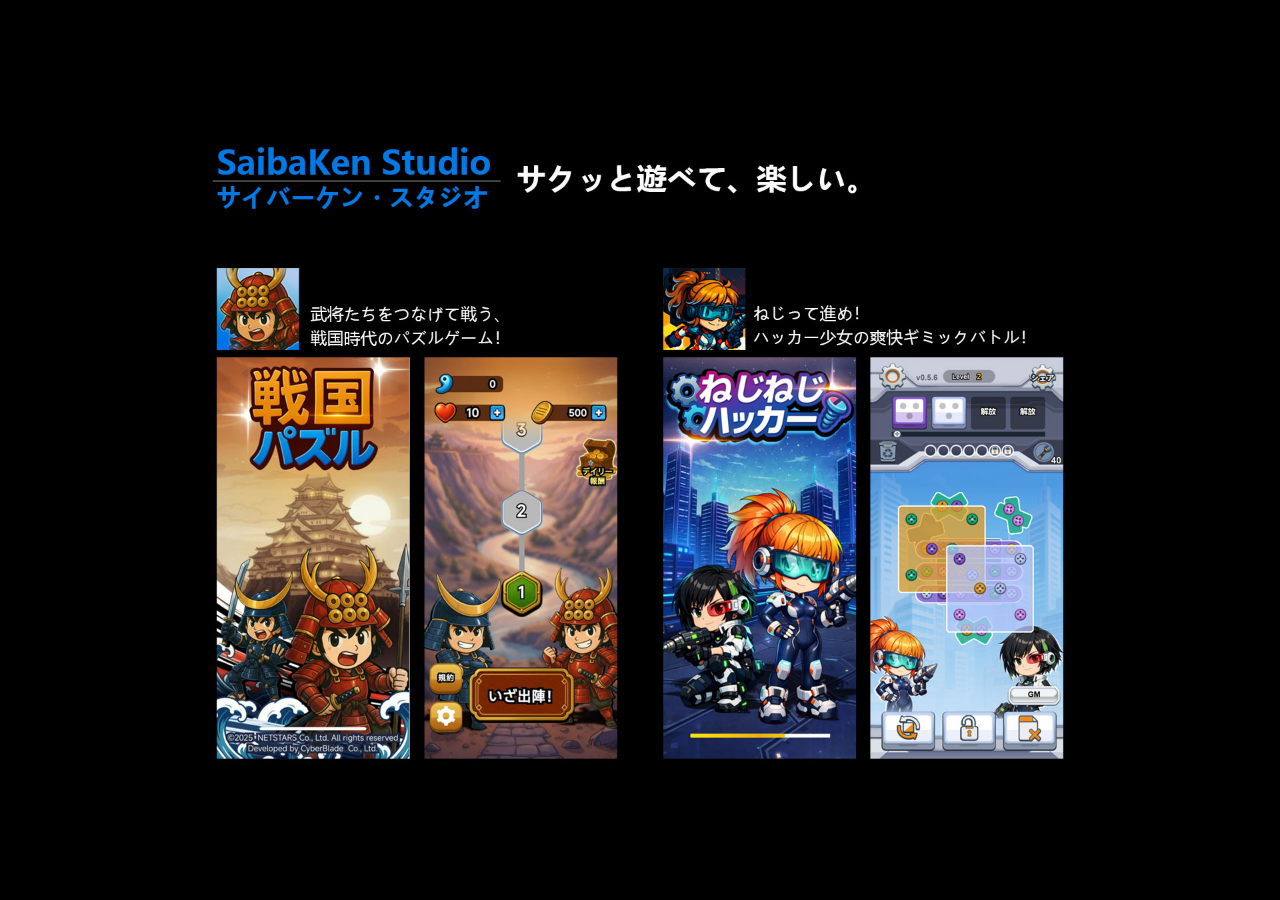
==== index.html @ d48f0016 "1 1" ====
<!doctype html>
<html lang="ja">
<head>
  <meta charset="utf-8" />
  <meta name="viewport" content="width=device-width,initial-scale=1,viewport-fit=cover" />
  <meta name="color-scheme" content="dark light" />
  <meta name="theme-color" content="#000000" />

  <title>SaibaKen Studio | サクッと遊べて、楽しい。</title>
  <meta name="description" content="SaibaKen Studio. サクッと遊べて、楽しい。Simple fun, instantly." />

  <!-- 预加载主图（同目录 main.jpg） -->
  <link rel="preload" as="image" href="main.jpg" />

  <!-- Open Graph / Twitter（相对路径可用；想更稳可改成绝对 URL） -->
  <meta property="og:title" content="SaibaKen Studio" />
  <meta property="og:description" content="サクッと遊べて、楽しい。Simple fun, instantly." />
  <meta property="og:type" content="website" />
  <meta property="og:image" content="main.jpg" />
  <meta name="twitter:card" content="summary_large_image" />
  <meta name="twitter:image" content="main.jpg" />

  <!-- 安全策略（无脚本版；如未来要加 JS，可再放开） -->
  <meta http-equiv="Content-Security-Policy"
        content="default-src 'self';
                 img-src 'self' data:;
                 style-src 'self' 'unsafe-inline';
                 base-uri 'none';
                 form-action 'none';
                 frame-ancestors 'none'">

  <style>
    :root {
      --bg: #000;
      --fg: rgba(255,255,255,0.88);
      --fg-dim: rgba(255,255,255,0.68);
      --line: rgba(255,255,255,0.14);
      --footer-h: 56px;
    }

    * { box-sizing: border-box; }
    html, body { height: 100%; }
    body {
      margin: 0;
      background: var(--bg);
      color: var(--fg);
      font-family: system-ui, -apple-system, Segoe UI, Roboto, Helvetica, Arial, "Noto Sans JP", "Hiragino Kaku Gothic ProN", Meiryo, sans-serif;
      overflow: hidden; /* 保证无滚动条 */
    }

    .stage {
      position: relative;
      width: 100vw;
      height: 100vh;
      display: flex;
      align-items: center;
      justify-content: center;
      padding: 0;
    }

    /* 主图：等比缩放，尽量完整显示 */
    .hero {
      display: block;
      max-width: 100vw;
      max-height: 100vh;
      width: auto;
      height: auto;
      user-select: none;
      -webkit-user-drag: none;
    }

    /* 图片加载失败提示 */
    .fallback {
      position: absolute;
      inset: 0;
      display: none;
      align-items: center;
      justify-content: center;
      padding: 24px;
      text-align: center;
      color: var(--fg-dim);
      letter-spacing: 0.02em;
    }

    /* 底部固定栏：尽量不打扰画面 */
    footer {
      position: fixed;
      left: 0;
      right: 0;
      bottom: 0;
      height: var(--footer-h);
      display: flex;
      align-items: center;
      justify-content: center;
      gap: 14px;
      padding: 10px 14px;
      border-top: 1px solid var(--line);
      background: rgba(0,0,0,0.55);
      backdrop-filter: blur(8px);
    }

    footer a {
      color: var(--fg);
      text-decoration: none;
      font-size: 12px;
      line-height: 1;
      opacity: 0.92;
    }
    footer a:hover { text-decoration: underline; opacity: 1; }
    footer .sep {
      width: 1px;
      height: 14px;
      background: var(--line);
    }
    footer .note {
      color: var(--fg-dim);
      font-size: 12px;
      line-height: 1;
      white-space: nowrap;
      opacity: 0.9;
    }

    /* 小屏时允许换行 */
    @media (max-width: 520px) {
      footer {
        height: auto;
        flex-wrap: wrap;
        gap: 10px;
        padding: 10px 12px;
      }
      footer .note { white-space: normal; text-align: center; }
    }
  </style>
</head>

<body>
  <main class="stage" aria-label="SaibaKen Studio">
    <img
      class="hero"
      src="main.jpg"
      width="1920"
      height="1080"
      alt="SaibaKen Studio - サクッと遊べて、楽しい。"
      onerror="document.getElementById('fallback').style.display='flex'; this.style.display='none';"
    />

    <div id="fallback" class="fallback" role="alert" aria-live="polite">
      main.jpg の読み込みに失敗しました。<br/>
      Please make sure <b>main.jpg</b> is in the same folder as <b>index.html</b>.
    </div>
  </main>



  <noscript>
    <style>
      body { overflow: auto; }
      .fallback { display: flex; }
      .hero { display: none; }
    </style>
    <div class="fallback" role="alert">
      JavaScript が無効です。画像が表示されない場合は main.jpg の配置をご確認ください。<br/>
      JavaScript is disabled. Please verify main.jpg is placed correctly.
    </div>
  </noscript>
</body>
</html>
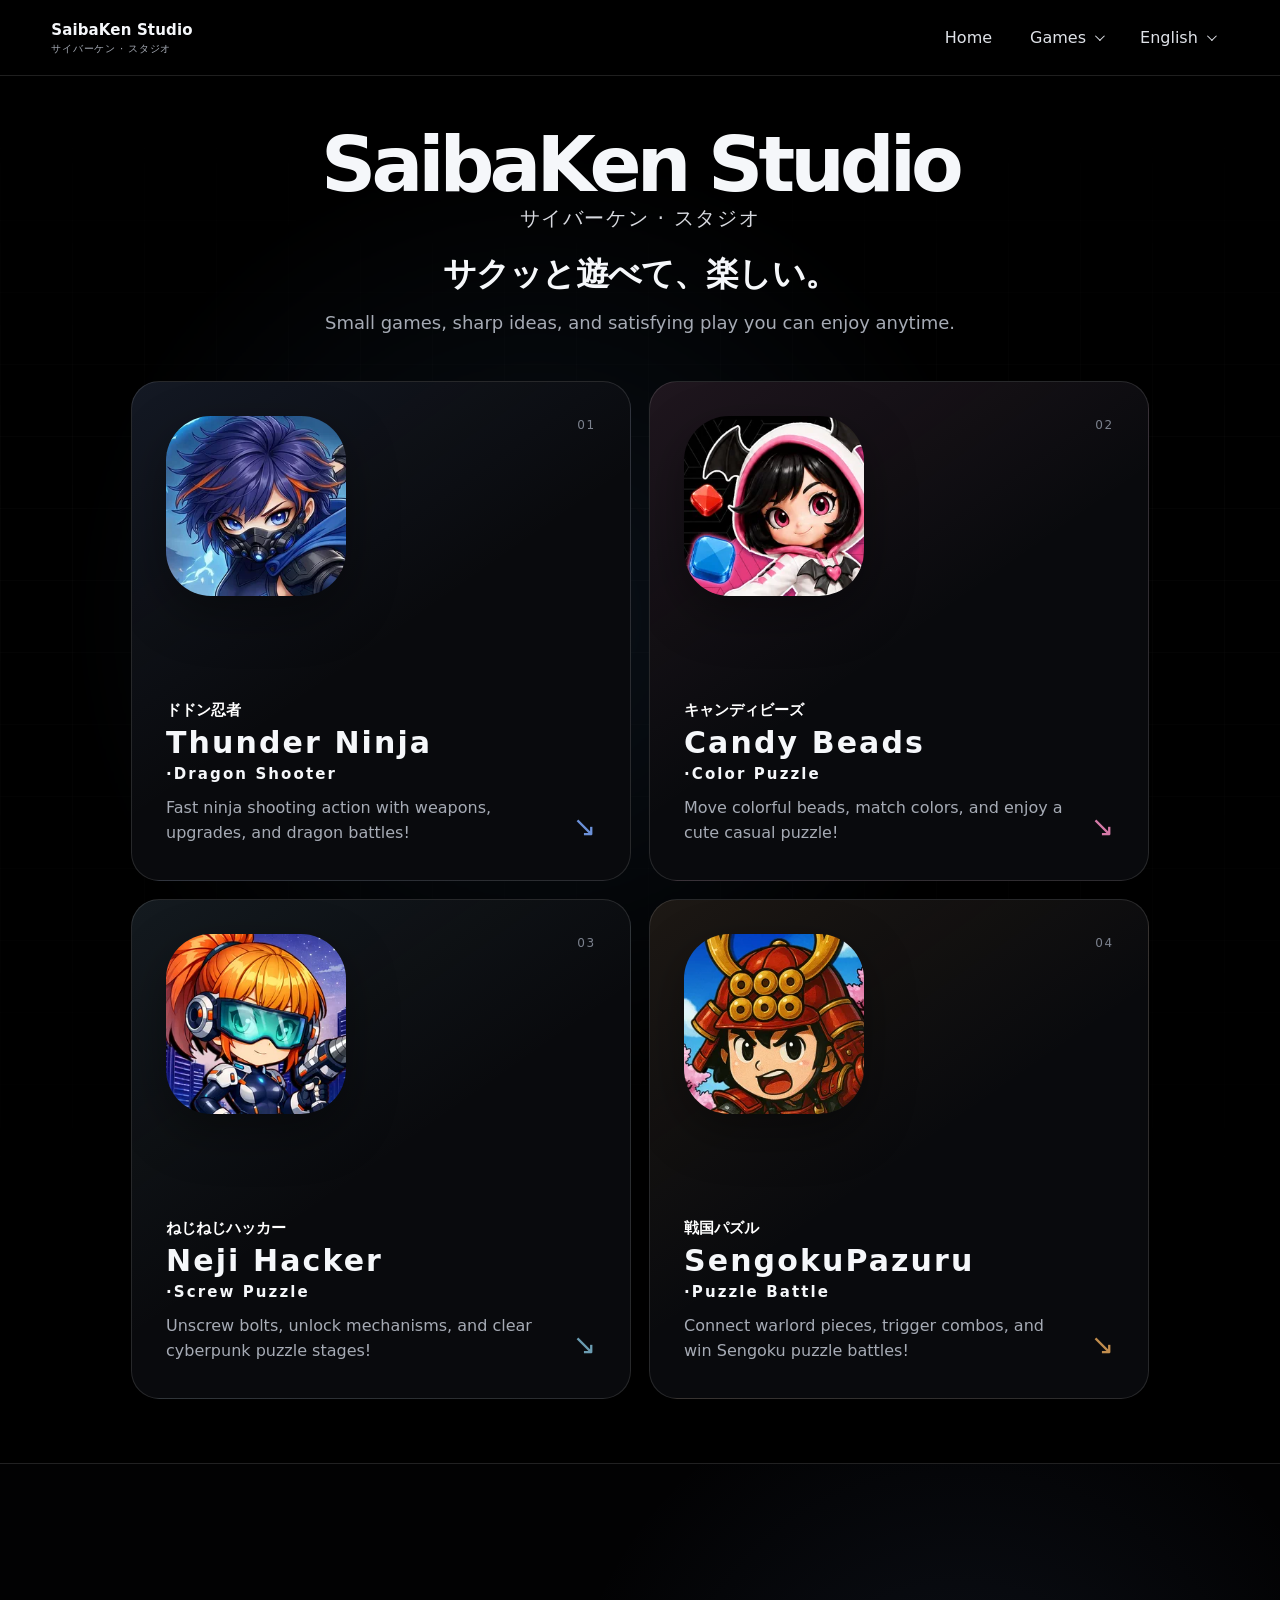
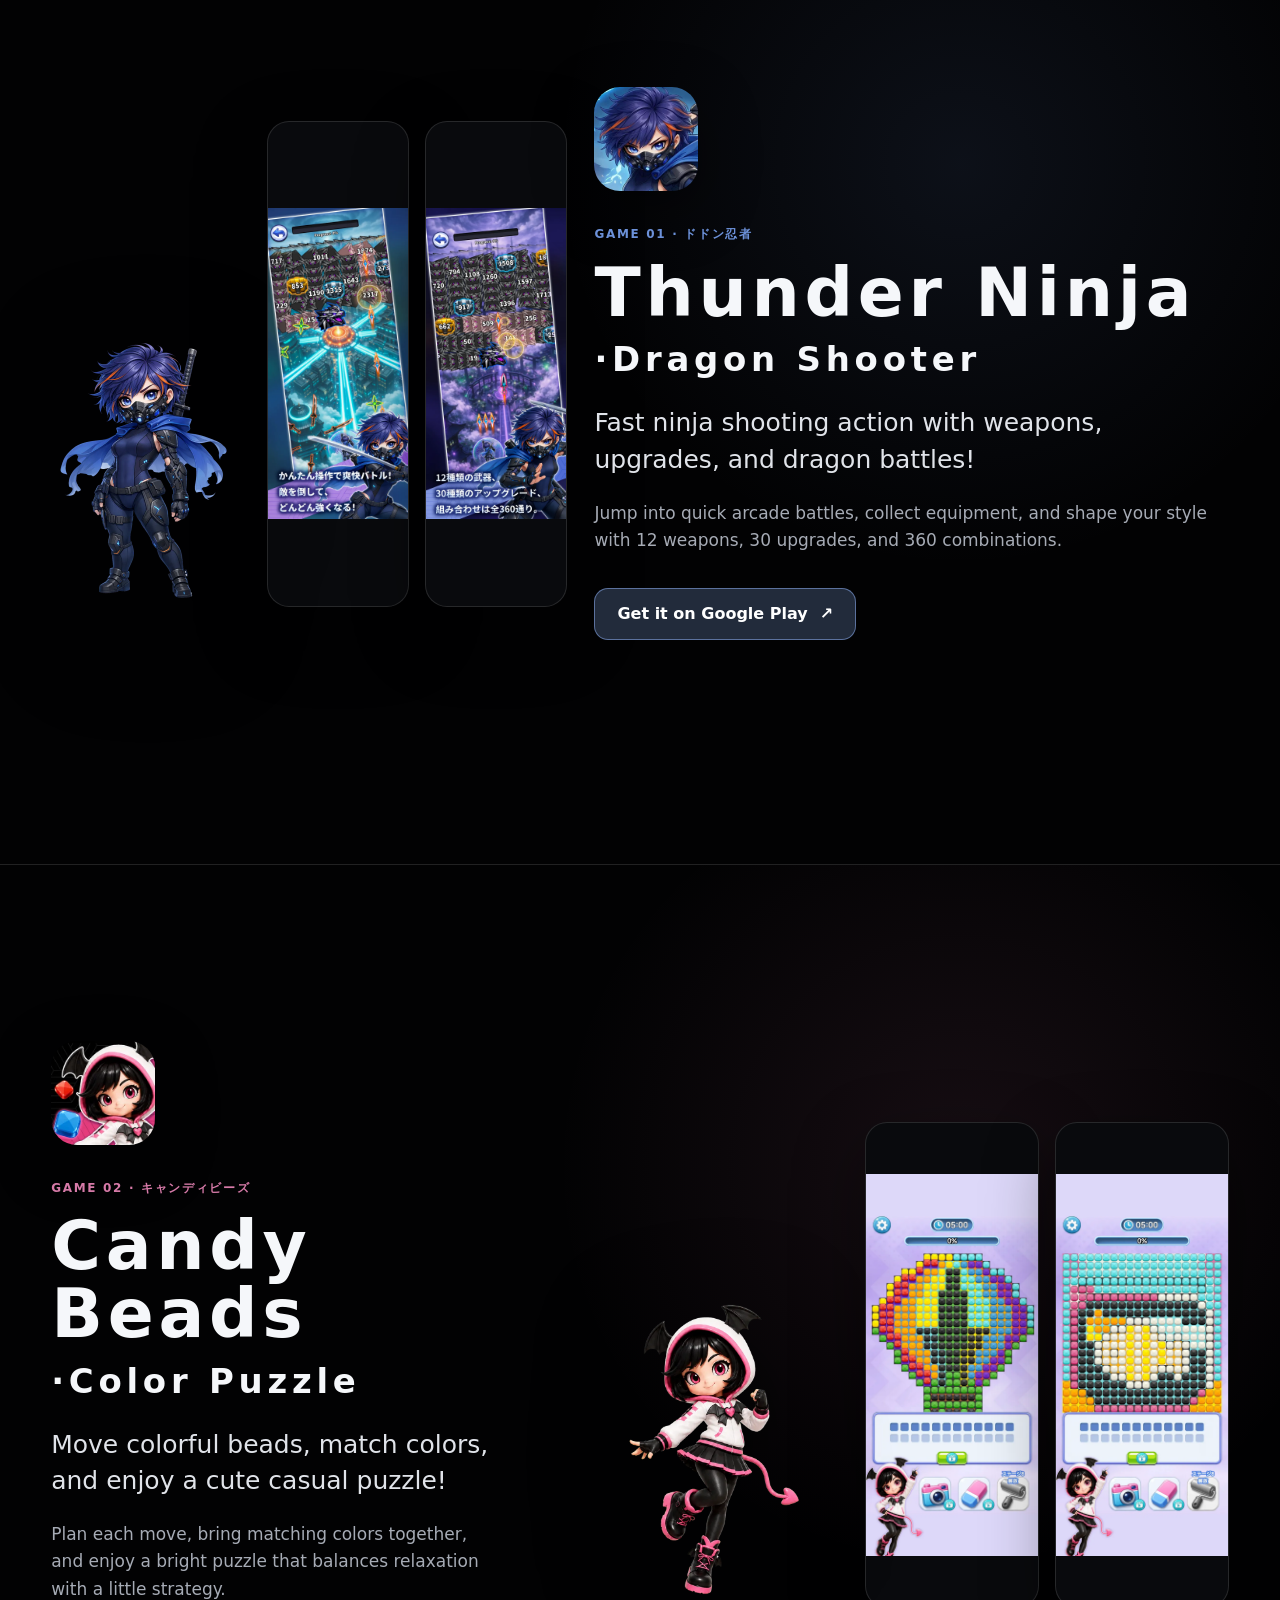
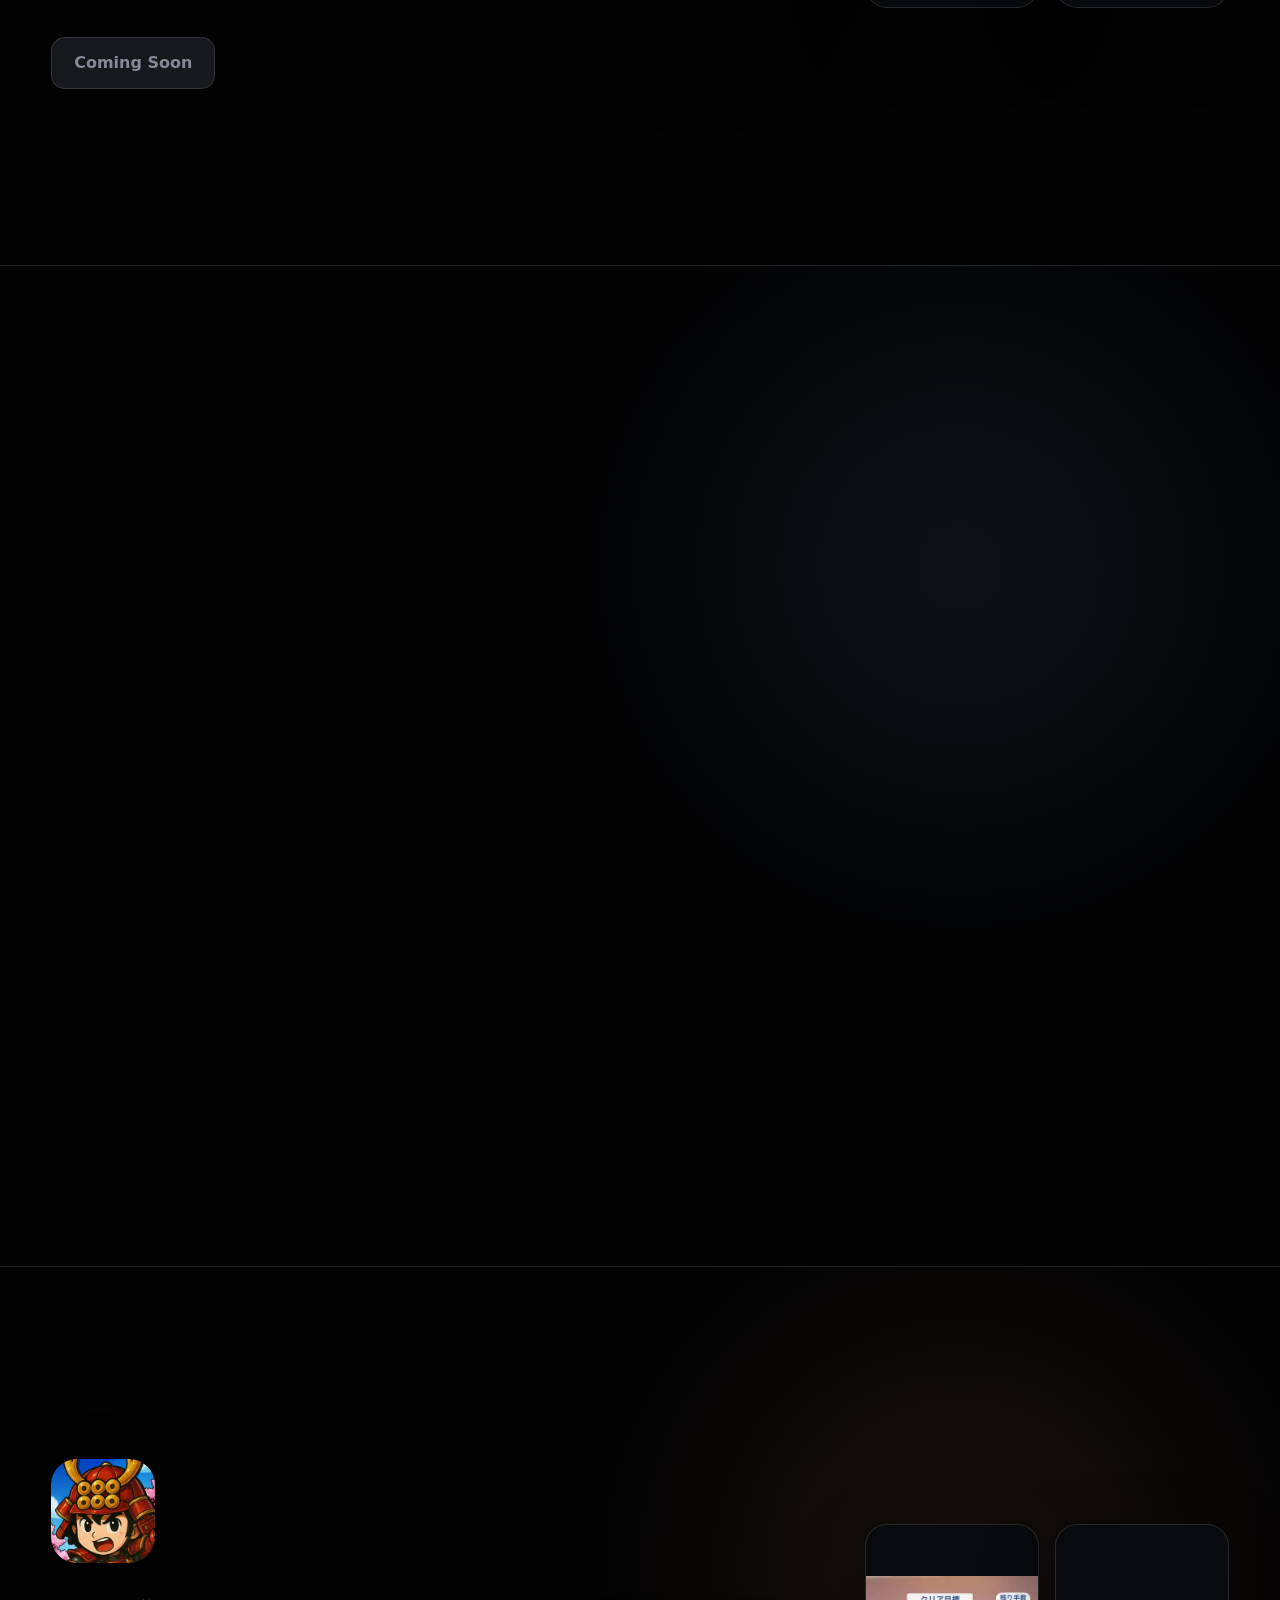
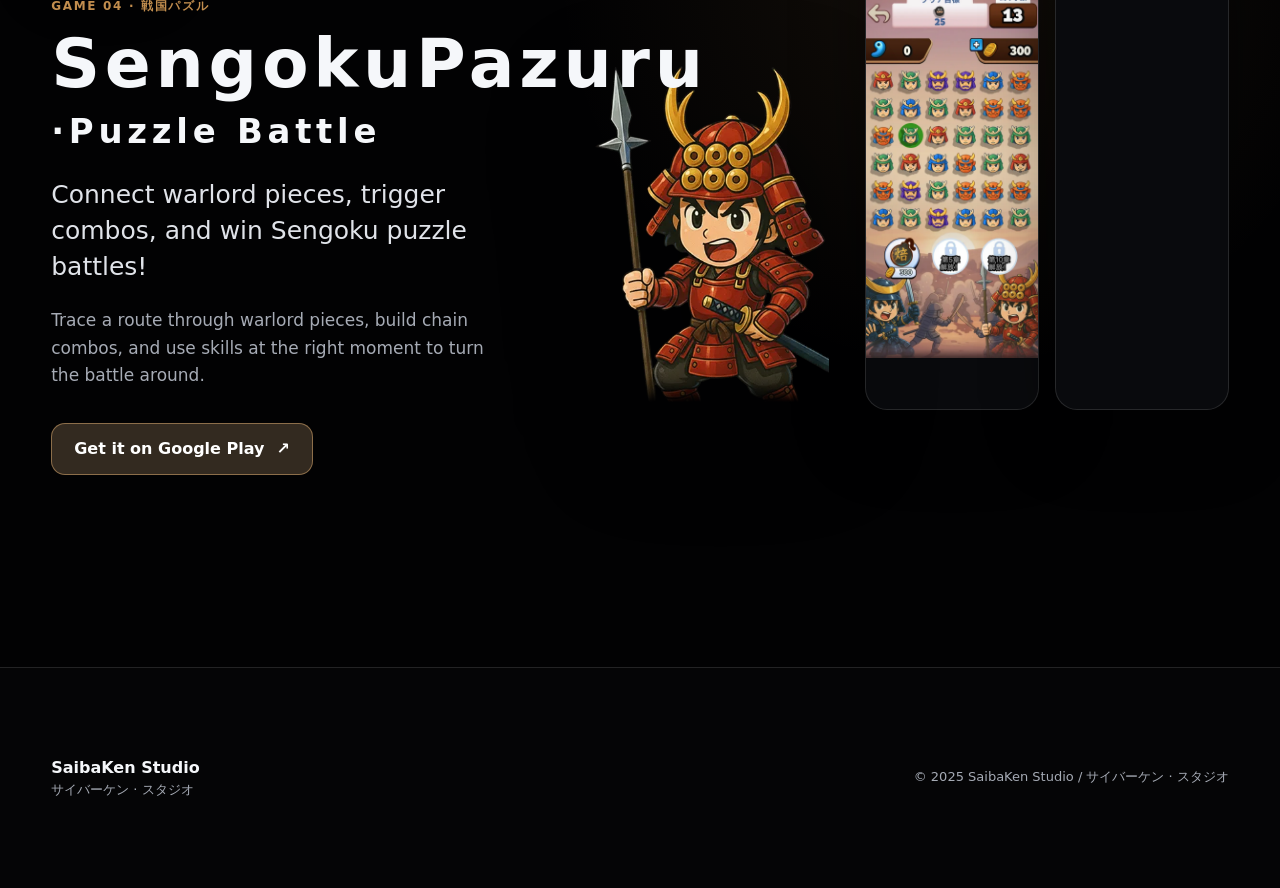
==== commit abcdfbf7: "1.01 202606101154update" ====
--- a/index.html
+++ b/index.html
@@ -1,167 +1,304 @@
 <!doctype html>
-<html lang="ja">
+<html lang="en">
 <head>
-  <meta charset="utf-8" />
-  <meta name="viewport" content="width=device-width,initial-scale=1,viewport-fit=cover" />
-  <meta name="color-scheme" content="dark light" />
-  <meta name="theme-color" content="#000000" />
-
-  <title>SaibaKen Studio | サクッと遊べて、楽しい。</title>
-  <meta name="description" content="SaibaKen Studio. サクッと遊べて、楽しい。Simple fun, instantly." />
-
-  <!-- 预加载主图（同目录 main.jpg） -->
-  <link rel="preload" as="image" href="main.jpg" />
-
-  <!-- Open Graph / Twitter（相对路径可用；想更稳可改成绝对 URL） -->
-  <meta property="og:title" content="SaibaKen Studio" />
-  <meta property="og:description" content="サクッと遊べて、楽しい。Simple fun, instantly." />
-  <meta property="og:type" content="website" />
-  <meta property="og:image" content="main.jpg" />
-  <meta name="twitter:card" content="summary_large_image" />
-  <meta name="twitter:image" content="main.jpg" />
-
-  <!-- 安全策略（无脚本版；如未来要加 JS，可再放开） -->
+  <meta charset="utf-8">
+  <meta name="viewport" content="width=device-width, initial-scale=1, viewport-fit=cover">
+  <meta name="color-scheme" content="dark">
+  <meta name="theme-color" content="#000000">
+
+  <title>SaibaKen Studio | Quick, satisfying games</title>
+  <meta name="description" content="SaibaKen Studio creates quick, satisfying mobile games including Dodon Ninja, Candy Beads, Neji Hacker, and Sengoku Puzzle.">
+  <link rel="canonical" href="https://saibaken.pages.dev/">
+
+  <meta property="og:title" content="SaibaKen Studio">
+  <meta property="og:description" content="サクッと遊べて、楽しい。 Quick, satisfying mobile games from SaibaKen Studio.">
+  <meta property="og:type" content="website">
+  <meta property="og:url" content="https://saibaken.pages.dev/">
+  <meta property="og:image" content="https://saibaken.pages.dev/assets/social/og-default.jpg">
+  <meta property="og:image:width" content="1200">
+  <meta property="og:image:height" content="630">
+  <meta name="twitter:card" content="summary_large_image">
+  <meta name="twitter:image" content="https://saibaken.pages.dev/assets/social/og-default.jpg">
+
+  <link rel="icon" type="image/png" sizes="64x64" href="/assets/brand/favicon-64.png">
+  <link rel="apple-touch-icon" href="/assets/brand/apple-touch-icon.png">
+  <link rel="stylesheet" href="/styles.css">
+
+  <!-- Keep this policy aligned with the Google AdSense allowlist above. -->
   <meta http-equiv="Content-Security-Policy"
         content="default-src 'self';
-                 img-src 'self' data:;
+                 script-src 'self' 'unsafe-inline' https://pagead2.googlesyndication.com https://*.googlesyndication.com https://*.google.com https://*.googleadservices.com https://*.doubleclick.net;
+                 script-src-elem 'self' https://pagead2.googlesyndication.com https://*.googlesyndication.com https://*.google.com https://*.googleadservices.com https://*.doubleclick.net;
+                 img-src 'self' data: https:;
                  style-src 'self' 'unsafe-inline';
+                 connect-src 'self' https:;
+                 frame-src https:;
+                 child-src https:;
                  base-uri 'none';
                  form-action 'none';
                  frame-ancestors 'none'">
 
-  <style>
-    :root {
-      --bg: #000;
-      --fg: rgba(255,255,255,0.88);
-      --fg-dim: rgba(255,255,255,0.68);
-      --line: rgba(255,255,255,0.14);
-      --footer-h: 56px;
-    }
-
-    * { box-sizing: border-box; }
-    html, body { height: 100%; }
-    body {
-      margin: 0;
-      background: var(--bg);
-      color: var(--fg);
-      font-family: system-ui, -apple-system, Segoe UI, Roboto, Helvetica, Arial, "Noto Sans JP", "Hiragino Kaku Gothic ProN", Meiryo, sans-serif;
-      overflow: hidden; /* 保证无滚动条 */
-    }
-
-    .stage {
-      position: relative;
-      width: 100vw;
-      height: 100vh;
-      display: flex;
-      align-items: center;
-      justify-content: center;
-      padding: 0;
-    }
-
-    /* 主图：等比缩放，尽量完整显示 */
-    .hero {
-      display: block;
-      max-width: 100vw;
-      max-height: 100vh;
-      width: auto;
-      height: auto;
-      user-select: none;
-      -webkit-user-drag: none;
-    }
-
-    /* 图片加载失败提示 */
-    .fallback {
-      position: absolute;
-      inset: 0;
-      display: none;
-      align-items: center;
-      justify-content: center;
-      padding: 24px;
-      text-align: center;
-      color: var(--fg-dim);
-      letter-spacing: 0.02em;
-    }
-
-    /* 底部固定栏：尽量不打扰画面 */
-    footer {
-      position: fixed;
-      left: 0;
-      right: 0;
-      bottom: 0;
-      height: var(--footer-h);
-      display: flex;
-      align-items: center;
-      justify-content: center;
-      gap: 14px;
-      padding: 10px 14px;
-      border-top: 1px solid var(--line);
-      background: rgba(0,0,0,0.55);
-      backdrop-filter: blur(8px);
-    }
-
-    footer a {
-      color: var(--fg);
-      text-decoration: none;
-      font-size: 12px;
-      line-height: 1;
-      opacity: 0.92;
-    }
-    footer a:hover { text-decoration: underline; opacity: 1; }
-    footer .sep {
-      width: 1px;
-      height: 14px;
-      background: var(--line);
-    }
-    footer .note {
-      color: var(--fg-dim);
-      font-size: 12px;
-      line-height: 1;
-      white-space: nowrap;
-      opacity: 0.9;
-    }
-
-    /* 小屏时允许换行 */
-    @media (max-width: 520px) {
-      footer {
-        height: auto;
-        flex-wrap: wrap;
-        gap: 10px;
-        padding: 10px 12px;
-      }
-      footer .note { white-space: normal; text-align: center; }
-    }
-  </style>
+  <!-- Google AdSense -->
+  <script async src="https://pagead2.googlesyndication.com/pagead/js/adsbygoogle.js?client=ca-pub-9259452753673673"
+     crossorigin="anonymous"></script>
+
+  <script src="/main.js" defer></script>
 </head>
-
 <body>
-  <main class="stage" aria-label="SaibaKen Studio">
-    <img
-      class="hero"
-      src="main.jpg"
-      width="1920"
-      height="1080"
-      alt="SaibaKen Studio - サクッと遊べて、楽しい。"
-      onerror="document.getElementById('fallback').style.display='flex'; this.style.display='none';"
-    />
-
-    <div id="fallback" class="fallback" role="alert" aria-live="polite">
-      main.jpg の読み込みに失敗しました。<br/>
-      Please make sure <b>main.jpg</b> is in the same folder as <b>index.html</b>.
+  <a class="skip-link" href="#main-content">Skip to content</a>
+
+  <header class="site-header">
+    <div class="header-inner">
+      <a class="brand" href="#home" data-scroll-target="home" aria-label="SaibaKen Studio home">
+        <span>SaibaKen Studio</span>
+        <small>サイバーケン · スタジオ</small>
+      </a>
+
+      <div class="mobile-header-actions">
+        <div class="menu-group mobile-language-group">
+          <button class="menu-button language-button" type="button" aria-expanded="false" aria-controls="mobile-language-menu">
+            <span data-current-language>English</span>
+            <span class="chevron" aria-hidden="true"></span>
+          </button>
+          <div class="dropdown language-menu" id="mobile-language-menu" aria-label="Language">
+            <button type="button" data-language="ja">日本語</button>
+            <button type="button" data-language="en" aria-current="true">English</button>
+            <button type="button" data-language="zh-Hant">繁體中文</button>
+            <button type="button" data-language="zh-Hans">简体中文</button>
+          </div>
+        </div>
+
+        <button class="nav-toggle" type="button" aria-expanded="false" aria-controls="site-navigation">
+          <span class="sr-only" data-i18n="nav.menu">Open menu</span>
+          <span aria-hidden="true"></span>
+          <span aria-hidden="true"></span>
+        </button>
+      </div>
+
+      <nav class="site-nav" id="site-navigation" aria-label="Primary navigation">
+        <a href="#home" data-scroll-target="home" data-i18n="nav.home">Home</a>
+
+        <div class="menu-group">
+          <button class="menu-button" type="button" aria-expanded="false" aria-controls="games-menu">
+            <span data-i18n="nav.games">Games</span>
+            <span class="chevron" aria-hidden="true"></span>
+          </button>
+          <div class="dropdown game-menu" id="games-menu">
+            <a href="#dodon-ninja" data-scroll-target="dodon-ninja" data-i18n="games.dodon.name">Thunder Ninja: Dragon Shooter</a>
+            <a href="#candy-beads" data-scroll-target="candy-beads" data-i18n="games.candy.name">Candy Beads: Color Puzzle</a>
+            <a href="#neji-hacker" data-scroll-target="neji-hacker" data-i18n="games.neji.name">Neji Hacker: Screw Puzzle</a>
+            <a href="#sengoku-puzzle" data-scroll-target="sengoku-puzzle" data-i18n="games.sengoku.name">SengokuPazuru: Puzzle Battle</a>
+          </div>
+        </div>
+
+        <div class="menu-group language-group desktop-language-group">
+          <button class="menu-button language-button" type="button" aria-expanded="false" aria-controls="language-menu">
+            <span data-current-language>English</span>
+            <span class="chevron" aria-hidden="true"></span>
+          </button>
+          <div class="dropdown language-menu" id="language-menu" aria-label="Language">
+            <button type="button" data-language="ja">日本語</button>
+            <button type="button" data-language="en" aria-current="true">English</button>
+            <button type="button" data-language="zh-Hant">繁體中文</button>
+            <button type="button" data-language="zh-Hans">简体中文</button>
+          </div>
+        </div>
+      </nav>
     </div>
+  </header>
+
+  <main id="main-content">
+    <section class="hero" id="home">
+      <div class="hero-grid" aria-hidden="true"></div>
+      <div class="hero-content reveal">
+        <h1>
+          <span>SaibaKen Studio</span>
+          <small>サイバーケン · スタジオ</small>
+        </h1>
+        <p class="tagline">サクッと遊べて、楽しい。</p>
+        <p class="hero-copy" data-i18n="hero.copy">Small games, sharp ideas, and satisfying play you can enjoy anytime.</p>
+      </div>
+
+      <div class="game-tabs" id="games" aria-label="Game collection">
+        <a class="game-tab tab-dodon reveal" href="#dodon-ninja" data-scroll-target="dodon-ninja">
+          <img src="/assets/games/dodon-ninja/icon-256.webp" width="256" height="256" alt="" decoding="async">
+          <span class="tab-index">01</span>
+          <div>
+            <p class="tab-japanese">ドドン忍者</p>
+            <h3 data-i18n="games.dodon.name">Thunder Ninja: Dragon Shooter</h3>
+            <p data-i18n="games.dodon.short">Fast ninja shooting action with weapons, upgrades, and dragon battles!</p>
+          </div>
+          <span class="tab-arrow" aria-hidden="true">↘</span>
+        </a>
+
+        <a class="game-tab tab-candy reveal" href="#candy-beads" data-scroll-target="candy-beads">
+          <img src="/assets/games/candy-beads/icon-256.webp" width="256" height="256" alt="" decoding="async">
+          <span class="tab-index">02</span>
+          <div>
+            <p class="tab-japanese">キャンディビーズ</p>
+            <h3 data-i18n="games.candy.name">Candy Beads: Color Puzzle</h3>
+            <p data-i18n="games.candy.short">Move colorful beads, match colors, and enjoy a cute casual puzzle!</p>
+          </div>
+          <span class="tab-arrow" aria-hidden="true">↘</span>
+        </a>
+
+        <a class="game-tab tab-neji reveal" href="#neji-hacker" data-scroll-target="neji-hacker">
+          <img src="/assets/games/neji-hacker/icon-256.webp" width="256" height="256" alt="" decoding="async">
+          <span class="tab-index">03</span>
+          <div>
+            <p class="tab-japanese">ねじねじハッカー</p>
+            <h3 data-i18n="games.neji.name">Neji Hacker: Screw Puzzle</h3>
+            <p data-i18n="games.neji.short">Unscrew bolts, unlock mechanisms, and clear cyberpunk puzzle stages!</p>
+          </div>
+          <span class="tab-arrow" aria-hidden="true">↘</span>
+        </a>
+
+        <a class="game-tab tab-sengoku reveal" href="#sengoku-puzzle" data-scroll-target="sengoku-puzzle">
+          <img src="/assets/games/sengoku-puzzle/icon-256.webp" width="256" height="256" alt="" decoding="async">
+          <span class="tab-index">04</span>
+          <div>
+            <p class="tab-japanese">戦国パズル</p>
+            <h3 data-i18n="games.sengoku.name">SengokuPazuru: Puzzle Battle</h3>
+            <p data-i18n="games.sengoku.short">Connect warlord pieces, trigger combos, and win Sengoku puzzle battles!</p>
+          </div>
+          <span class="tab-arrow" aria-hidden="true">↘</span>
+        </a>
+      </div>
+    </section>
+
+    <section class="game-section game-dodon" id="dodon-ninja">
+      <div class="game-section-inner section-shell">
+        <div class="game-copy reveal">
+          <a class="game-icon-link" href="https://play.google.com/store/apps/details?id=com.dodonnin.saku"
+             target="_blank" rel="noopener noreferrer" aria-label="Download Thunder Ninja on Google Play"
+             data-aria-i18n="games.dodon.downloadLabel">
+            <img src="/assets/games/dodon-ninja/icon-256.webp" width="256" height="256"
+                 alt="Thunder Ninja app icon" data-alt-i18n="games.dodon.iconAlt" decoding="async">
+          </a>
+          <p class="game-number">Game 01 · ドドン忍者</p>
+          <h2 data-i18n="games.dodon.name">Thunder Ninja: Dragon Shooter</h2>
+          <p class="game-lead" data-i18n="games.dodon.short">Fast ninja shooting action with weapons, upgrades, and dragon battles!</p>
+          <p data-i18n="games.dodon.description">Jump into quick arcade battles, collect equipment, and shape your style with 12 weapons, 30 upgrades, and 360 combinations.</p>
+          <a class="download-button" href="https://play.google.com/store/apps/details?id=com.dodonnin.saku"
+             target="_blank" rel="noopener noreferrer" aria-label="Download Thunder Ninja on Google Play"
+             data-aria-i18n="games.dodon.downloadLabel">
+            <span data-i18n="actions.googlePlay">Get it on Google Play</span><span aria-hidden="true">↗</span>
+          </a>
+        </div>
+        <div class="game-visual reveal">
+          <img class="character" src="/assets/games/dodon-ninja/character-main-720.webp" width="720" height="1080"
+               alt="Thunder Ninja character" data-alt-i18n="games.dodon.characterAlt" loading="lazy" decoding="async">
+          <div class="screenshots">
+            <img src="/assets/games/dodon-ninja/screenshot-01-720.webp" width="720" height="1600"
+                 alt="Thunder Ninja shooting battle" data-alt-i18n="games.dodon.screenAlt1" loading="lazy" decoding="async">
+            <img src="/assets/games/dodon-ninja/screenshot-02-720.webp" width="720" height="1600"
+                 alt="Thunder Ninja weapon upgrades" data-alt-i18n="games.dodon.screenAlt2" loading="lazy" decoding="async">
+          </div>
+        </div>
+      </div>
+    </section>
+
+    <section class="game-section game-candy" id="candy-beads">
+      <div class="game-section-inner section-shell">
+        <div class="game-copy reveal">
+          <div class="game-icon-static">
+            <img src="/assets/games/candy-beads/icon-256.webp" width="256" height="256"
+                 alt="Candy Beads app icon" data-alt-i18n="games.candy.iconAlt" decoding="async">
+          </div>
+          <p class="game-number">Game 02 · キャンディビーズ</p>
+          <h2 data-i18n="games.candy.name">Candy Beads: Color Puzzle</h2>
+          <p class="game-lead" data-i18n="games.candy.short">Move colorful beads, match colors, and enjoy a cute casual puzzle!</p>
+          <p data-i18n="games.candy.description">Plan each move, bring matching colors together, and enjoy a bright puzzle that balances relaxation with a little strategy.</p>
+          <button class="download-button coming-soon" type="button" disabled>
+            <span data-i18n="actions.comingSoon">Coming Soon</span>
+          </button>
+        </div>
+        <div class="game-visual reveal">
+          <img class="character" src="/assets/games/candy-beads/character-main-720.webp" width="720" height="960"
+               alt="Candy Beads character" data-alt-i18n="games.candy.characterAlt" loading="lazy" decoding="async">
+          <div class="screenshots">
+            <img src="/assets/games/candy-beads/screenshot-01-720.webp" width="720" height="1600"
+                 alt="Candy Beads color puzzle" data-alt-i18n="games.candy.screenAlt1" loading="lazy" decoding="async">
+            <img src="/assets/games/candy-beads/screenshot-02-720.webp" width="720" height="1600"
+                 alt="Candy Beads puzzle stage" data-alt-i18n="games.candy.screenAlt2" loading="lazy" decoding="async">
+          </div>
+        </div>
+      </div>
+    </section>
+
+    <section class="game-section game-neji" id="neji-hacker">
+      <div class="game-section-inner section-shell">
+        <div class="game-copy reveal">
+          <a class="game-icon-link" href="https://play.google.com/store/apps/details?id=com.nejihacker.com"
+             target="_blank" rel="noopener noreferrer" aria-label="Download Neji Hacker on Google Play"
+             data-aria-i18n="games.neji.downloadLabel">
+            <img src="/assets/games/neji-hacker/icon-256.webp" width="256" height="256"
+                 alt="Neji Hacker app icon" data-alt-i18n="games.neji.iconAlt" decoding="async">
+          </a>
+          <p class="game-number">Game 03 · ねじねじハッカー</p>
+          <h2 data-i18n="games.neji.name">Neji Hacker: Screw Puzzle</h2>
+          <p class="game-lead" data-i18n="games.neji.short">Unscrew bolts, unlock mechanisms, and clear cyberpunk puzzle stages!</p>
+          <p data-i18n="games.neji.description">Remove screws in the right order, move parts, and unlock clever mechanisms in quick cyberpunk puzzle stages.</p>
+          <a class="download-button" href="https://play.google.com/store/apps/details?id=com.nejihacker.com"
+             target="_blank" rel="noopener noreferrer" aria-label="Download Neji Hacker on Google Play"
+             data-aria-i18n="games.neji.downloadLabel">
+            <span data-i18n="actions.googlePlay">Get it on Google Play</span><span aria-hidden="true">↗</span>
+          </a>
+        </div>
+        <div class="game-visual reveal">
+          <img class="character" src="/assets/games/neji-hacker/character-main-720.webp" width="720" height="1151"
+               alt="Neji Hacker character" data-alt-i18n="games.neji.characterAlt" loading="lazy" decoding="async">
+          <div class="screenshots">
+            <img src="/assets/games/neji-hacker/screenshot-01-720.webp" width="720" height="1600"
+                 alt="Neji Hacker screw puzzle" data-alt-i18n="games.neji.screenAlt1" loading="lazy" decoding="async">
+            <img src="/assets/games/neji-hacker/screenshot-02-720.webp" width="720" height="1600"
+                 alt="Neji Hacker cleared stage" data-alt-i18n="games.neji.screenAlt2" loading="lazy" decoding="async">
+          </div>
+        </div>
+      </div>
+    </section>
+
+    <section class="game-section game-sengoku" id="sengoku-puzzle">
+      <div class="game-section-inner section-shell">
+        <div class="game-copy reveal">
+          <a class="game-icon-link" href="https://play.google.com/store/apps/details?id=com.Sengoku.Pazuru"
+             target="_blank" rel="noopener noreferrer" aria-label="Download Sengoku Puzzle on Google Play"
+             data-aria-i18n="games.sengoku.downloadLabel">
+            <img src="/assets/games/sengoku-puzzle/icon-256.webp" width="256" height="256"
+                 alt="Sengoku Puzzle app icon" data-alt-i18n="games.sengoku.iconAlt" decoding="async">
+          </a>
+          <p class="game-number">Game 04 · 戦国パズル</p>
+          <h2 data-i18n="games.sengoku.name">SengokuPazuru: Puzzle Battle</h2>
+          <p class="game-lead" data-i18n="games.sengoku.short">Connect warlord pieces, trigger combos, and win Sengoku puzzle battles!</p>
+          <p data-i18n="games.sengoku.description">Trace a route through warlord pieces, build chain combos, and use skills at the right moment to turn the battle around.</p>
+          <a class="download-button" href="https://play.google.com/store/apps/details?id=com.Sengoku.Pazuru"
+             target="_blank" rel="noopener noreferrer" aria-label="Download Sengoku Puzzle on Google Play"
+             data-aria-i18n="games.sengoku.downloadLabel">
+            <span data-i18n="actions.googlePlay">Get it on Google Play</span><span aria-hidden="true">↗</span>
+          </a>
+        </div>
+        <div class="game-visual reveal">
+          <img class="character character-small" src="/assets/games/sengoku-puzzle/character-main-354.webp" width="354" height="526"
+               alt="Sengoku Puzzle warrior" data-alt-i18n="games.sengoku.characterAlt" loading="lazy" decoding="async">
+          <div class="screenshots">
+            <img src="/assets/games/sengoku-puzzle/screenshot-01-720.webp" width="720" height="1600"
+                 alt="Sengoku Puzzle battle board" data-alt-i18n="games.sengoku.screenAlt1" loading="lazy" decoding="async">
+            <img src="/assets/games/sengoku-puzzle/screenshot-02-720.webp" width="720" height="1600"
+                 alt="Sengoku Puzzle stage map" data-alt-i18n="games.sengoku.screenAlt2" loading="lazy" decoding="async">
+          </div>
+        </div>
+      </div>
+    </section>
   </main>
 
-
-
-  <noscript>
-    <style>
-      body { overflow: auto; }
-      .fallback { display: flex; }
-      .hero { display: none; }
-    </style>
-    <div class="fallback" role="alert">
-      JavaScript が無効です。画像が表示されない場合は main.jpg の配置をご確認ください。<br/>
-      JavaScript is disabled. Please verify main.jpg is placed correctly.
+  <footer class="site-footer">
+    <div class="section-shell">
+      <div>
+        <strong>SaibaKen Studio</strong>
+        <span>サイバーケン · スタジオ</span>
+      </div>
+      <p>© 2025 SaibaKen Studio / サイバーケン · スタジオ</p>
     </div>
-  </noscript>
+  </footer>
 </body>
 </html>
--- a/styles.css
+++ b/styles.css
@@ -0,0 +1,880 @@
+:root {
+  --bg: #000;
+  --surface: #090a0d;
+  --surface-strong: #101216;
+  --text: #f5f7fa;
+  --muted: #a6abb5;
+  --line: rgba(255, 255, 255, 0.12);
+  --line-strong: rgba(255, 255, 255, 0.22);
+  --header-height: 76px;
+  --page-gutter: clamp(20px, 4vw, 64px);
+  --content-width: 1440px;
+}
+
+* {
+  box-sizing: border-box;
+}
+
+html {
+  background: var(--bg);
+  color-scheme: dark;
+  scroll-behavior: smooth;
+}
+
+body {
+  margin: 0;
+  min-width: 320px;
+  overflow-x: hidden;
+  background: var(--bg);
+  color: var(--text);
+  font-family: system-ui, -apple-system, BlinkMacSystemFont, "Segoe UI", "Noto Sans JP",
+    "Noto Sans SC", "Noto Sans TC", Roboto, Helvetica, Arial, sans-serif;
+  line-height: 1.6;
+  text-rendering: optimizeLegibility;
+}
+
+button,
+a {
+  font: inherit;
+}
+
+a {
+  color: inherit;
+}
+
+button {
+  color: inherit;
+}
+
+img {
+  display: block;
+  max-width: 100%;
+}
+
+:focus-visible {
+  outline: 2px solid #fff;
+  outline-offset: 4px;
+}
+
+.sr-only {
+  position: absolute;
+  width: 1px;
+  height: 1px;
+  padding: 0;
+  margin: -1px;
+  overflow: hidden;
+  clip: rect(0, 0, 0, 0);
+  white-space: nowrap;
+  border: 0;
+}
+
+.skip-link {
+  position: fixed;
+  z-index: 100;
+  top: 12px;
+  left: 12px;
+  padding: 10px 16px;
+  border-radius: 10px;
+  background: #fff;
+  color: #000;
+  transform: translateY(-160%);
+}
+
+.skip-link:focus {
+  transform: translateY(0);
+}
+
+.section-shell {
+  width: min(100%, var(--content-width));
+  margin-inline: auto;
+  padding-inline: var(--page-gutter);
+}
+
+.site-header {
+  position: sticky;
+  z-index: 50;
+  top: 0;
+  height: var(--header-height);
+  border-bottom: 1px solid var(--line);
+  background: rgba(0, 0, 0, 0.82);
+  backdrop-filter: blur(18px);
+  -webkit-backdrop-filter: blur(18px);
+}
+
+.header-inner {
+  position: relative;
+  width: min(100%, var(--content-width));
+  height: 100%;
+  margin-inline: auto;
+  padding-inline: var(--page-gutter);
+  display: flex;
+  align-items: center;
+  justify-content: space-between;
+  gap: 32px;
+}
+
+.brand {
+  display: inline-flex;
+  flex-direction: column;
+  flex-shrink: 0;
+  color: var(--text);
+  text-decoration: none;
+  line-height: 1.2;
+}
+
+.brand span {
+  font-size: 15px;
+  font-weight: 700;
+  letter-spacing: 0.01em;
+}
+
+.brand small {
+  margin-top: 4px;
+  color: var(--muted);
+  font-size: 10px;
+  letter-spacing: 0.08em;
+}
+
+.site-nav {
+  display: flex;
+  align-items: center;
+  gap: 8px;
+}
+
+.site-nav > a,
+.menu-button {
+  min-height: 44px;
+  padding: 0 15px;
+  display: inline-flex;
+  align-items: center;
+  gap: 9px;
+  border: 0;
+  border-radius: 12px;
+  background: transparent;
+  color: #dfe2e8;
+  text-decoration: none;
+  cursor: pointer;
+}
+
+.site-nav > a:hover,
+.menu-button:hover,
+.menu-button[aria-expanded="true"] {
+  background: rgba(255, 255, 255, 0.07);
+  color: #fff;
+}
+
+.menu-group {
+  position: relative;
+}
+
+.chevron {
+  width: 7px;
+  height: 7px;
+  border-right: 1px solid currentColor;
+  border-bottom: 1px solid currentColor;
+  transform: rotate(45deg) translateY(-2px);
+  transition: transform 180ms ease;
+}
+
+.menu-button[aria-expanded="true"] .chevron {
+  transform: rotate(225deg) translate(-1px, -1px);
+}
+
+.dropdown {
+  position: absolute;
+  top: calc(100% + 8px);
+  right: 0;
+  width: max-content;
+  min-width: 220px;
+  padding: 8px;
+  display: none;
+  border: 1px solid var(--line);
+  border-radius: 16px;
+  background: rgba(12, 13, 17, 0.98);
+  box-shadow: 0 20px 60px rgba(0, 0, 0, 0.45);
+}
+
+.menu-group.is-open .dropdown {
+  display: grid;
+}
+
+.dropdown a,
+.dropdown button {
+  width: 100%;
+  min-height: 44px;
+  padding: 10px 13px;
+  border: 0;
+  border-radius: 10px;
+  background: transparent;
+  color: #d8dbe2;
+  text-align: left;
+  text-decoration: none;
+  cursor: pointer;
+}
+
+.dropdown a:hover,
+.dropdown button:hover,
+.dropdown button[aria-current="true"] {
+  background: rgba(255, 255, 255, 0.08);
+  color: #fff;
+}
+
+.dropdown button[aria-current="true"]::after {
+  content: "✓";
+  float: right;
+}
+
+.nav-toggle {
+  display: none;
+  width: 44px;
+  height: 44px;
+  padding: 12px;
+  border: 1px solid var(--line);
+  border-radius: 12px;
+  background: transparent;
+  cursor: pointer;
+}
+
+.mobile-header-actions {
+  display: none;
+  align-items: center;
+  gap: 6px;
+}
+
+.mobile-language-group .language-button {
+  max-width: 124px;
+  padding-inline: 12px;
+  color: #dfe2e8;
+}
+
+.mobile-language-group .dropdown {
+  right: 0;
+}
+
+.nav-toggle span[aria-hidden="true"] {
+  width: 100%;
+  height: 1px;
+  display: block;
+  background: #fff;
+}
+
+.nav-toggle span[aria-hidden="true"] + span {
+  margin-top: 7px;
+}
+
+.hero,
+.game-tabs,
+.game-section {
+  scroll-margin-top: calc(var(--header-height) + 20px);
+}
+
+.hero {
+  position: relative;
+  padding: clamp(36px, 4.2vw, 60px) var(--page-gutter) clamp(44px, 5vw, 72px);
+  overflow: hidden;
+  isolation: isolate;
+}
+
+.hero::before {
+  content: "";
+  position: absolute;
+  z-index: -1;
+  width: min(76vw, 980px);
+  aspect-ratio: 1;
+  border-radius: 50%;
+  background: radial-gradient(circle, rgba(53, 89, 132, 0.18), transparent 68%);
+  filter: blur(8px);
+}
+
+.hero-grid {
+  position: absolute;
+  z-index: -2;
+  inset: 0;
+  opacity: 0.16;
+  background-image:
+    linear-gradient(var(--line) 1px, transparent 1px),
+    linear-gradient(90deg, var(--line) 1px, transparent 1px);
+  background-size: 72px 72px;
+  mask-image: linear-gradient(to bottom, transparent, #000 30%, transparent 88%);
+}
+
+.hero-content {
+  width: min(100%, 1060px);
+  margin-inline: auto;
+  text-align: center;
+}
+
+.eyebrow {
+  margin: 0 0 18px;
+  color: #8e96a5;
+  font-size: 12px;
+  font-weight: 700;
+  letter-spacing: 0.18em;
+  text-transform: uppercase;
+}
+
+.hero h1 {
+  margin: 0;
+  display: flex;
+  flex-direction: column;
+  font-size: clamp(46px, 6vw, 84px);
+  font-weight: 680;
+  letter-spacing: -0.065em;
+  line-height: 0.9;
+}
+
+.hero h1 small {
+  margin-top: 10px;
+  color: #d7d9df;
+  font-size: clamp(15px, 1.6vw, 22px);
+  font-weight: 500;
+  letter-spacing: 0.08em;
+}
+
+.tagline {
+  margin: 20px 0 0;
+  font-size: clamp(21px, 2.6vw, 34px);
+  font-weight: 600;
+  letter-spacing: -0.025em;
+}
+
+.hero-copy {
+  max-width: 650px;
+  margin: 8px auto 0;
+  color: var(--muted);
+  font-size: clamp(15px, 1.5vw, 18px);
+}
+
+.game-tabs {
+  width: min(100%, 1018px);
+  margin: clamp(28px, 3.4vw, 48px) auto 0;
+  display: grid;
+  grid-template-columns: repeat(2, minmax(0, 500px));
+  justify-content: center;
+  gap: 18px;
+}
+
+.game-tab {
+  position: relative;
+  width: 100%;
+  max-width: 500px;
+  height: auto;
+  aspect-ratio: 1;
+  padding: 34px;
+  display: flex;
+  flex-direction: column;
+  justify-content: space-between;
+  overflow: hidden;
+  border: 1px solid var(--line);
+  border-radius: 28px;
+  background: var(--surface);
+  background:
+    linear-gradient(145deg, color-mix(in srgb, var(--accent) 11%, transparent), transparent 52%),
+    var(--surface);
+  color: var(--text);
+  text-decoration: none;
+  transition: border-color 180ms ease, transform 180ms ease, background-color 180ms ease;
+}
+
+.game-tab:hover {
+  border-color: color-mix(in srgb, var(--accent) 55%, white 5%);
+  transform: translateY(-4px);
+}
+
+.game-tab img {
+  width: 180px;
+  height: 180px;
+  border-radius: 25%;
+  box-shadow: 0 18px 50px rgba(0, 0, 0, 0.36);
+}
+
+.game-tab h3 {
+  max-width: 380px;
+  margin: 5px 0 12px;
+  font-size: 30px;
+  letter-spacing: 0.07em;
+  line-height: 1.08;
+}
+
+.game-name-suffix {
+  display: block;
+  margin-top: 0.5em;
+  font-size: 0.5em;
+  font-weight: inherit;
+}
+
+.game-tab p {
+  max-width: 390px;
+  margin: 0;
+  color: var(--muted);
+}
+
+.game-tab .tab-japanese {
+  color: #fff;
+  font-size: 15px;
+  font-weight: 700;
+}
+
+.tab-index {
+  position: absolute;
+  top: 34px;
+  right: 34px;
+  color: #7b818d;
+  font-size: 12px;
+  letter-spacing: 0.15em;
+}
+
+.tab-arrow {
+  position: absolute;
+  right: 34px;
+  bottom: 30px;
+  color: var(--accent);
+  font-size: 28px;
+}
+
+.tab-dodon,
+.game-dodon {
+  --accent: #6c91d9;
+}
+
+.tab-candy,
+.game-candy {
+  --accent: #d67aa8;
+}
+
+.tab-neji,
+.game-neji {
+  --accent: #6c9db2;
+}
+
+.tab-sengoku,
+.game-sengoku {
+  --accent: #c18d4e;
+}
+
+.game-section {
+  --game-media-height: clamp(360px, 38vw, 560px);
+  position: relative;
+  border-top: 1px solid var(--line);
+  background: #020203;
+  background:
+    radial-gradient(circle at 75% 30%, color-mix(in srgb, var(--accent) 10%, transparent), transparent 34%),
+    #020203;
+}
+
+.game-section-inner {
+  min-height: 1000px;
+  padding-top: clamp(100px, 12vw, 170px);
+  padding-bottom: clamp(100px, 12vw, 170px);
+  display: grid;
+  grid-template-columns: minmax(300px, 0.82fr) minmax(520px, 1.18fr);
+  align-items: center;
+  gap: clamp(50px, 8vw, 130px);
+}
+
+.game-section:nth-of-type(even) .game-copy {
+  order: 2;
+}
+
+.game-section:nth-of-type(even) .game-visual {
+  order: 1;
+}
+
+.game-copy {
+  position: relative;
+  z-index: 2;
+  align-self: center;
+}
+
+.game-icon-link,
+.game-icon-static {
+  width: 104px;
+  height: 104px;
+  margin-bottom: 34px;
+  display: block;
+  border-radius: 25%;
+}
+
+.game-icon-link {
+  transition: transform 180ms ease;
+}
+
+.game-icon-link:hover {
+  transform: translateY(-3px);
+}
+
+.game-icon-link img,
+.game-icon-static img {
+  width: 100%;
+  height: 100%;
+  border-radius: inherit;
+  box-shadow: 0 18px 60px rgba(0, 0, 0, 0.42);
+}
+
+.game-number {
+  margin: 0 0 14px;
+  color: var(--accent);
+  font-size: 12px;
+  font-weight: 700;
+  letter-spacing: 0.14em;
+  text-transform: uppercase;
+}
+
+.game-copy h2 {
+  max-width: 660px;
+  margin: 0;
+  font-size: clamp(42px, 5.3vw, 76px);
+  letter-spacing: 0.07em;
+  line-height: 1;
+}
+
+.game-lead {
+  max-width: 620px;
+  margin: 28px 0 0;
+  color: #e0e3e9;
+  font-size: clamp(20px, 2vw, 25px);
+  line-height: 1.45;
+}
+
+.game-copy > p:not(.game-number):not(.game-lead) {
+  max-width: 620px;
+  margin: 22px 0 0;
+  color: var(--muted);
+  font-size: 17px;
+}
+
+.download-button {
+  width: fit-content;
+  min-height: 52px;
+  margin-top: 34px;
+  padding: 0 22px;
+  display: inline-flex;
+  align-items: center;
+  justify-content: center;
+  gap: 12px;
+  border: 1px solid var(--line-strong);
+  border: 1px solid color-mix(in srgb, var(--accent) 52%, white 8%);
+  border-radius: 14px;
+  background: #171b24;
+  background: color-mix(in srgb, var(--accent) 20%, #101114);
+  color: #fff;
+  font-weight: 700;
+  text-decoration: none;
+  transition: background-color 180ms ease, transform 180ms ease;
+}
+
+.download-button:not(:disabled):hover {
+  background: color-mix(in srgb, var(--accent) 30%, #111218);
+  transform: translateY(-2px);
+}
+
+.download-button.coming-soon {
+  border-color: var(--line);
+  background: #17181b;
+  color: #848994;
+  cursor: not-allowed;
+}
+
+.game-visual {
+  position: relative;
+  min-width: 0;
+  height: var(--game-media-height);
+  display: grid;
+  grid-template-columns: minmax(180px, 0.9fr) minmax(300px, 1.4fr);
+  align-items: stretch;
+  gap: clamp(18px, 3vw, 36px);
+}
+
+.character {
+  position: relative;
+  z-index: 2;
+  width: 100%;
+  height: 100%;
+  max-height: none;
+  object-fit: contain;
+  object-position: center bottom;
+  filter: drop-shadow(0 30px 55px rgba(0, 0, 0, 0.5));
+}
+
+.character-small {
+  width: min(100%, 354px);
+  justify-self: center;
+}
+
+.screenshots {
+  min-width: 0;
+  height: 100%;
+  display: grid;
+  grid-template-columns: 1fr 1fr;
+  align-items: stretch;
+  gap: 16px;
+}
+
+.screenshots img {
+  width: 100%;
+  height: 100%;
+  min-width: 0;
+  object-fit: contain;
+  border: 1px solid var(--line);
+  border-radius: 22px;
+  background: var(--surface);
+  box-shadow: 0 25px 70px rgba(0, 0, 0, 0.42);
+}
+
+.image-error {
+  opacity: 0.3;
+}
+
+.site-footer {
+  border-top: 1px solid var(--line);
+  background: #050506;
+}
+
+.site-footer .section-shell {
+  min-height: 220px;
+  padding-top: 56px;
+  padding-bottom: 56px;
+  display: flex;
+  align-items: center;
+  justify-content: space-between;
+  gap: 32px;
+}
+
+.site-footer strong,
+.site-footer span {
+  display: block;
+}
+
+.site-footer span,
+.site-footer p {
+  color: var(--muted);
+  font-size: 13px;
+}
+
+.site-footer p {
+  margin: 0;
+}
+
+.js .reveal {
+  opacity: 0;
+  transform: translateY(18px);
+  transition: opacity 560ms ease, transform 560ms ease;
+}
+
+.js .reveal.is-visible {
+  opacity: 1;
+  transform: translateY(0);
+}
+
+@media (hover: hover) and (min-width: 801px) {
+  .menu-group:hover .dropdown {
+    display: grid;
+  }
+}
+
+@media (max-width: 1050px) {
+  .game-section {
+    --game-media-height: clamp(360px, 52vw, 520px);
+  }
+
+  .game-section-inner {
+    min-height: auto;
+    grid-template-columns: 1fr;
+  }
+
+  .game-section:nth-of-type(even) .game-copy,
+  .game-section:nth-of-type(even) .game-visual {
+    order: initial;
+  }
+
+  .game-copy {
+    max-width: 720px;
+  }
+
+  .game-visual {
+    width: 100%;
+    max-width: 820px;
+  }
+}
+
+@media (max-width: 800px) {
+  :root {
+    --header-height: 66px;
+  }
+
+  .brand small {
+    display: none;
+  }
+
+  .nav-toggle {
+    display: block;
+  }
+
+  .mobile-header-actions {
+    margin-left: auto;
+    display: flex;
+  }
+
+  .desktop-language-group {
+    display: none;
+  }
+
+  .site-nav {
+    padding: 12px;
+    display: grid;
+    gap: 4px;
+    position: absolute;
+    top: calc(100% + 8px);
+    left: var(--page-gutter);
+    right: var(--page-gutter);
+    border: 1px solid var(--line);
+    border-radius: 18px;
+    background: rgba(10, 11, 14, 0.98);
+    box-shadow: 0 24px 60px rgba(0, 0, 0, 0.5);
+  }
+
+  .js .site-nav {
+    display: none;
+  }
+
+  .js .site-nav.is-open {
+    display: grid;
+  }
+
+  .site-nav > a,
+  .menu-button {
+    width: 100%;
+    justify-content: space-between;
+  }
+
+  .dropdown {
+    position: static;
+    width: 100%;
+    margin-top: 2px;
+    border: 0;
+    border-left: 1px solid var(--line);
+    border-radius: 0;
+    background: transparent;
+    box-shadow: none;
+  }
+
+  .game-tab img {
+    width: min(256px, 100%);
+    height: auto;
+    aspect-ratio: 1;
+  }
+
+  .game-tab h3 {
+    font-size: clamp(23px, 7vw, 30px);
+  }
+
+  .game-visual {
+    grid-template-columns: minmax(160px, 0.8fr) minmax(0, 1.2fr);
+  }
+
+  .character {
+    width: 100%;
+    height: 100%;
+    justify-self: center;
+  }
+
+  .screenshots {
+    width: 100%;
+    max-width: 620px;
+    margin-inline: auto;
+  }
+
+  .site-footer .section-shell {
+    align-items: flex-start;
+    flex-direction: column;
+  }
+}
+
+@media (max-width: 680px) {
+  .game-tabs {
+    width: min(100%, 500px);
+    grid-template-columns: minmax(0, 1fr);
+  }
+
+  .game-tab {
+    max-width: 500px;
+    padding: 28px;
+  }
+}
+
+@media (max-width: 520px) {
+  .game-section {
+    --game-media-height: clamp(300px, 105vw, 420px);
+  }
+
+  .hero {
+    padding-top: 36px;
+    padding-bottom: 48px;
+  }
+
+  .hero h1 {
+    font-size: clamp(40px, 13vw, 56px);
+  }
+
+  .tagline {
+    margin-top: 20px;
+  }
+
+  .game-tabs {
+    margin-top: 28px;
+  }
+
+  .game-section-inner {
+    padding-top: 94px;
+    padding-bottom: 100px;
+    gap: 54px;
+  }
+
+  .game-visual {
+    height: auto;
+    grid-template-columns: minmax(0, 1fr);
+    gap: 28px;
+  }
+
+  .character,
+  .screenshots {
+    height: var(--game-media-height);
+  }
+
+  .game-copy h2 {
+    font-size: clamp(40px, 13vw, 58px);
+  }
+
+  .download-button {
+    width: 100%;
+    min-height: 52px;
+  }
+
+  .screenshots {
+    gap: 10px;
+  }
+
+  .screenshots img {
+    border-radius: 14px;
+  }
+}
+
+@media (prefers-reduced-motion: reduce) {
+  html {
+    scroll-behavior: auto;
+  }
+
+  *,
+  *::before,
+  *::after {
+    scroll-behavior: auto !important;
+    transition-duration: 0.01ms !important;
+    animation-duration: 0.01ms !important;
+    animation-iteration-count: 1 !important;
+  }
+
+  .js .reveal {
+    opacity: 1;
+    transform: none;
+  }
+}
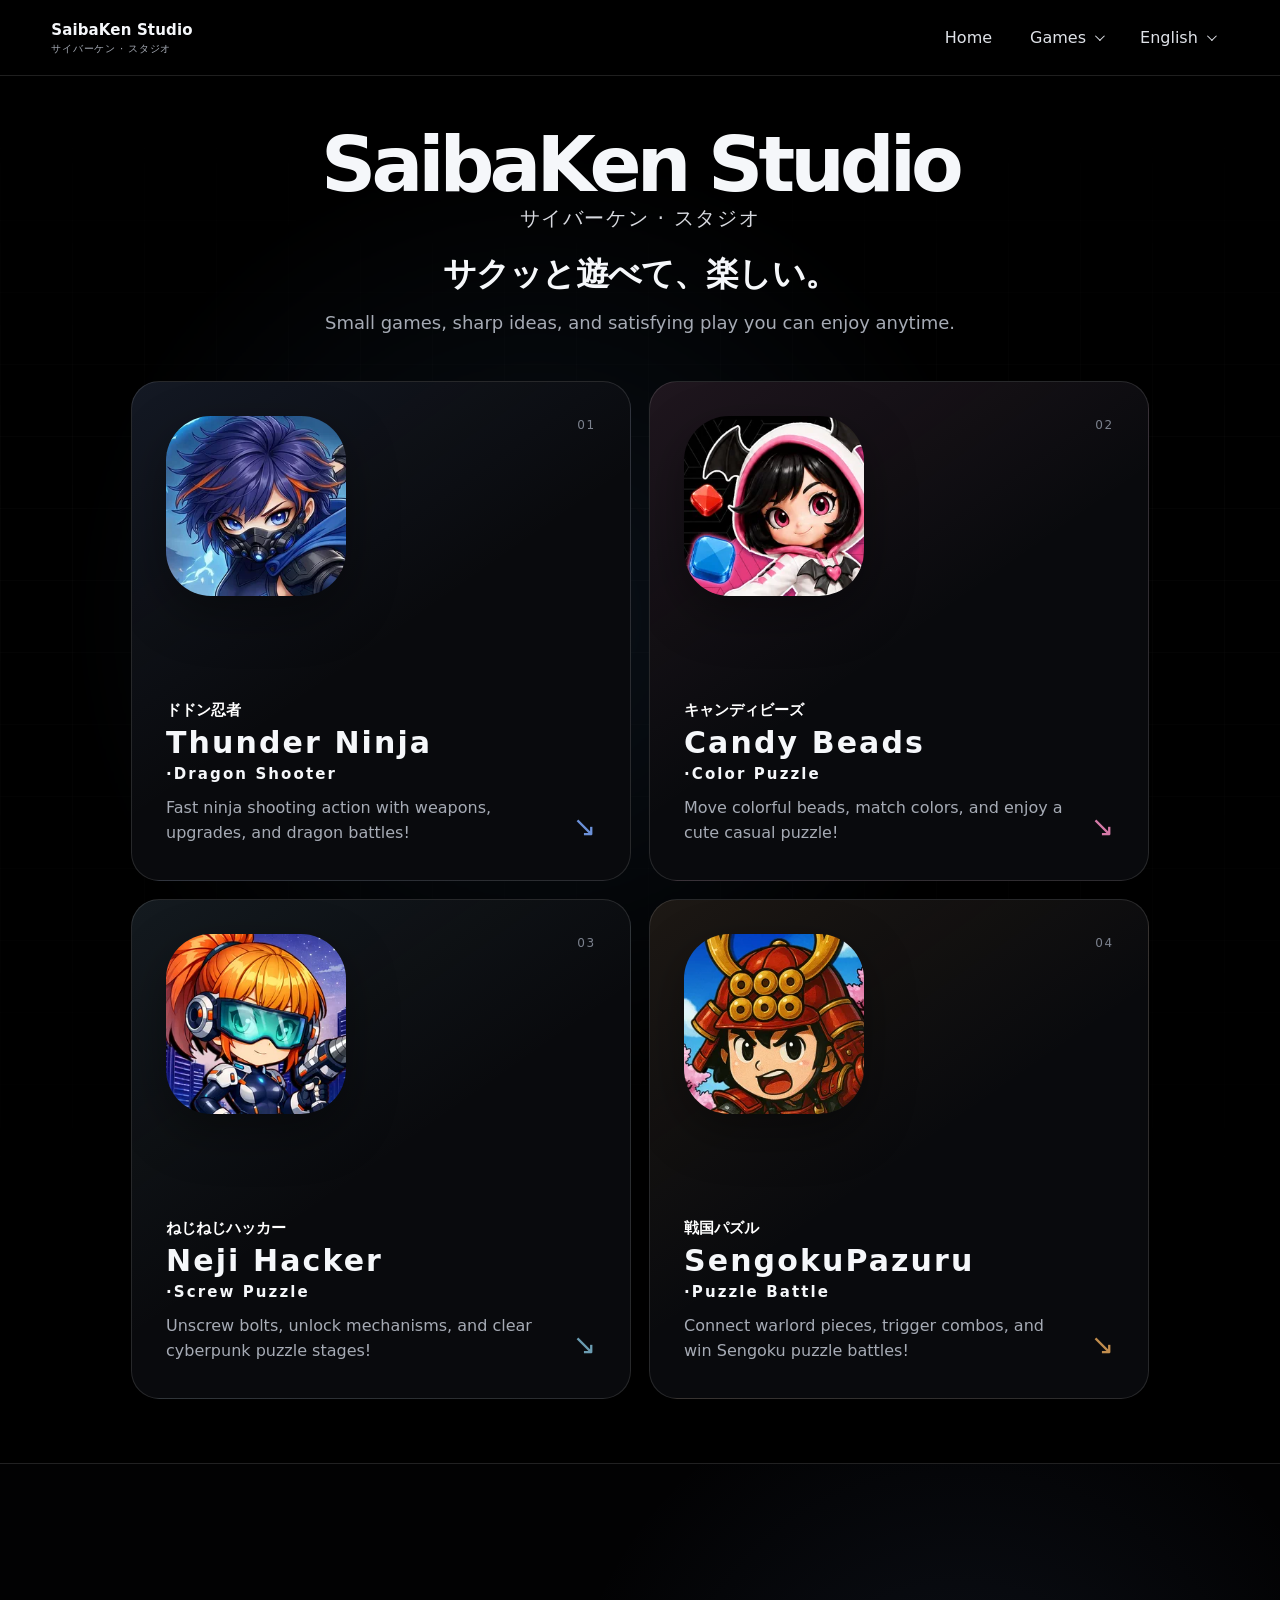
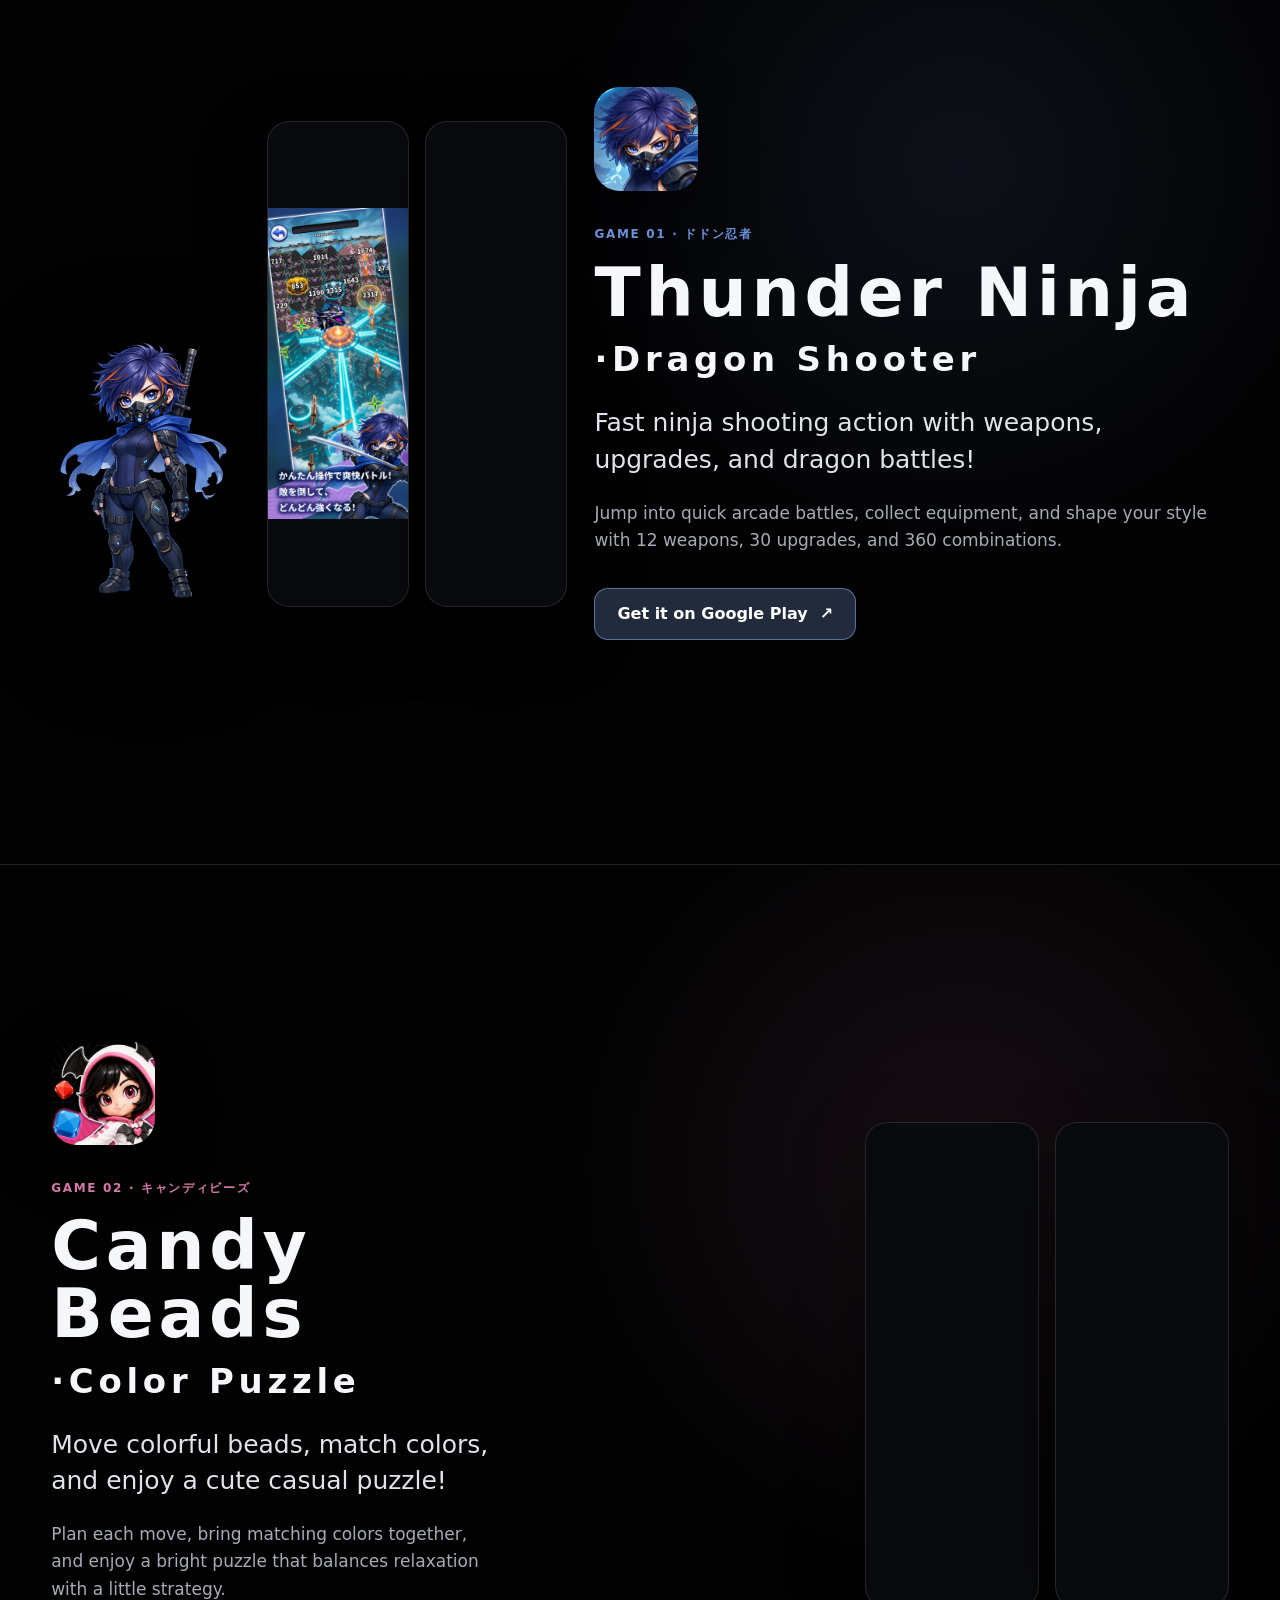
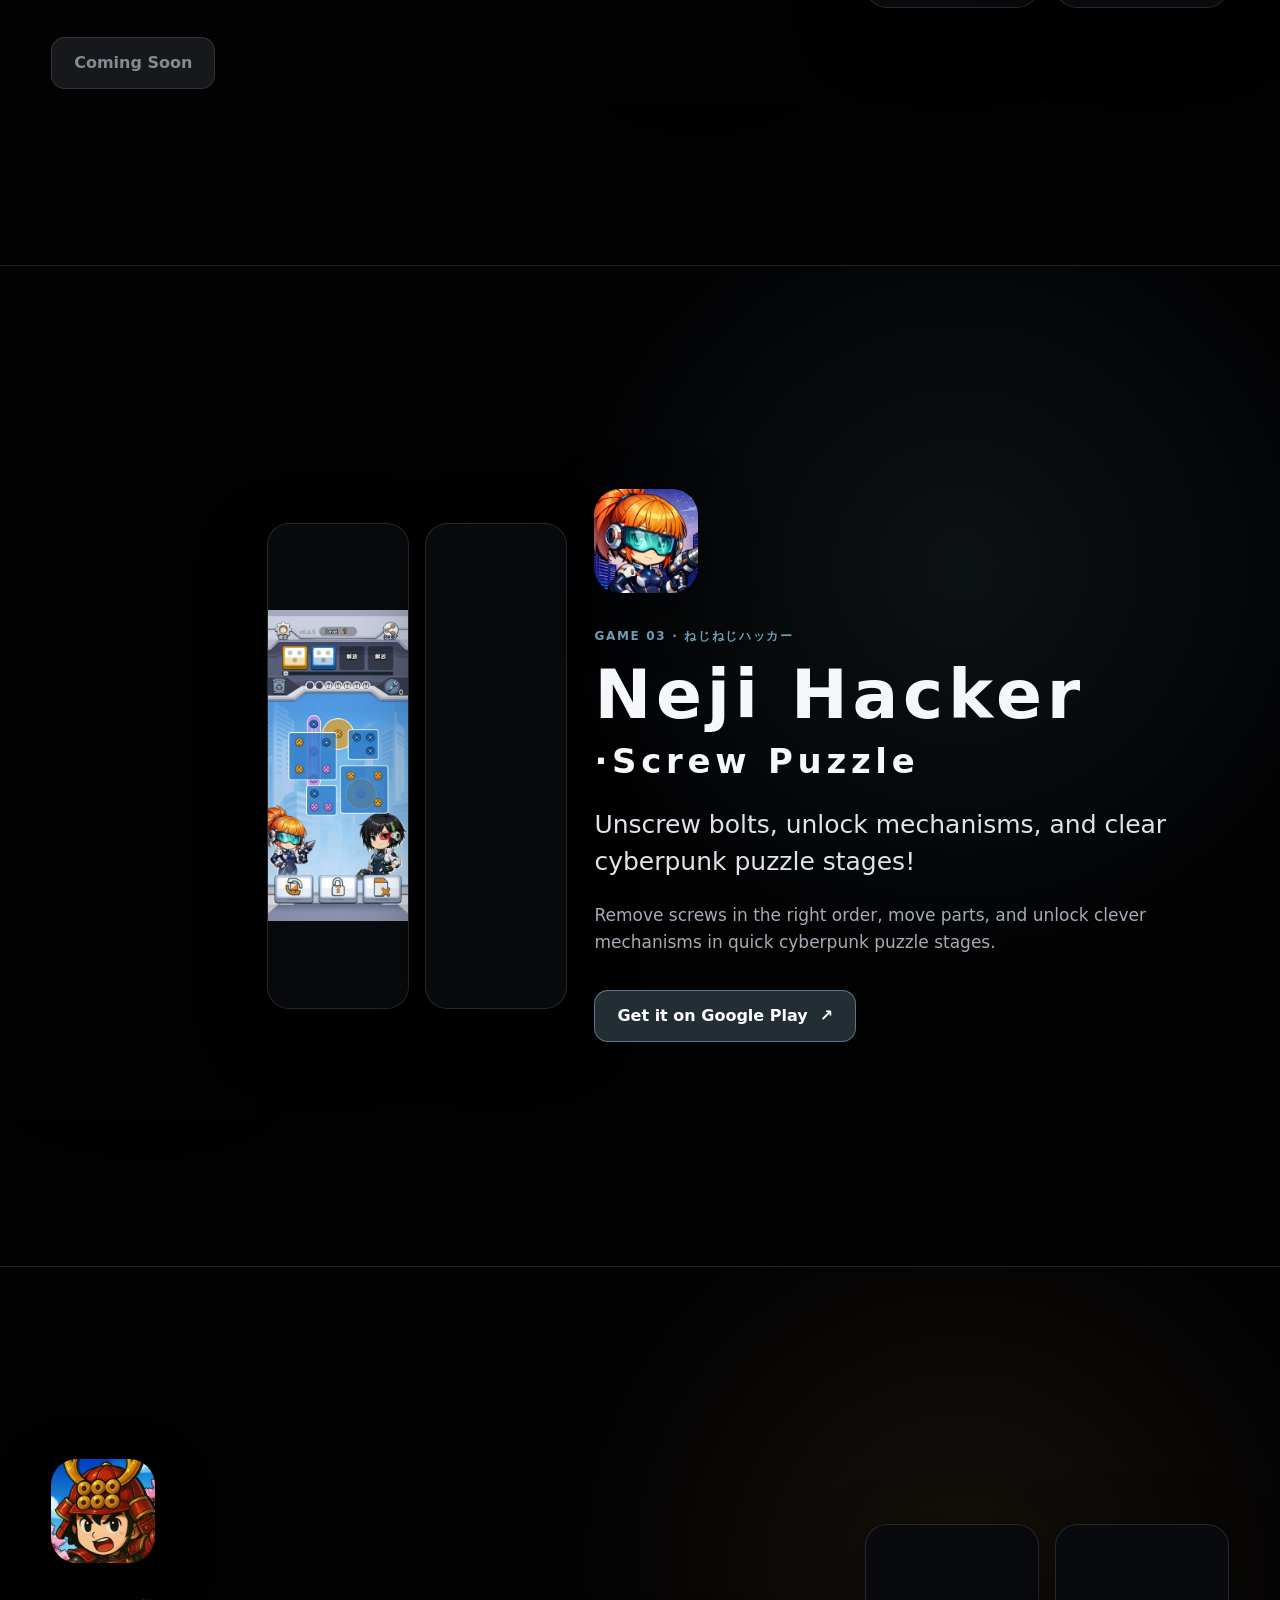
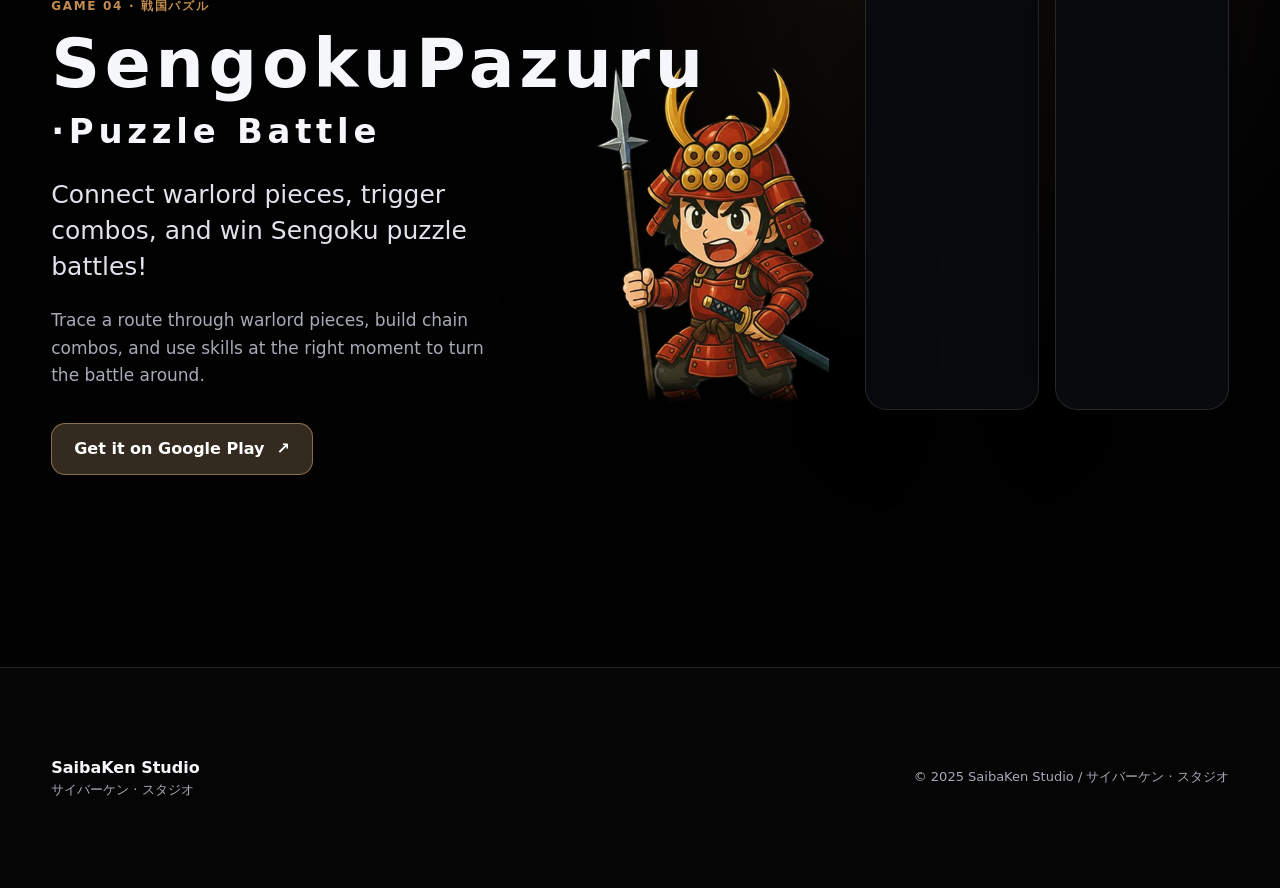
==== commit 1c3a23bb: "1.0.2 seo" ====
--- a/index.html
+++ b/index.html
@@ -14,11 +14,16 @@
   <meta property="og:description" content="サクッと遊べて、楽しい。 Quick, satisfying mobile games from SaibaKen Studio.">
   <meta property="og:type" content="website">
   <meta property="og:url" content="https://saibaken.pages.dev/">
+  <meta property="og:site_name" content="SaibaKen Studio">
   <meta property="og:image" content="https://saibaken.pages.dev/assets/social/og-default.jpg">
   <meta property="og:image:width" content="1200">
   <meta property="og:image:height" content="630">
+  <meta property="og:image:alt" content="SaibaKen Studio game lineup">
   <meta name="twitter:card" content="summary_large_image">
+  <meta name="twitter:title" content="SaibaKen Studio">
+  <meta name="twitter:description" content="Quick, satisfying games from SaibaKen Studio.">
   <meta name="twitter:image" content="https://saibaken.pages.dev/assets/social/og-default.jpg">
+  <meta name="twitter:image:alt" content="SaibaKen Studio game lineup">
 
   <link rel="icon" type="image/png" sizes="64x64" href="/assets/brand/favicon-64.png">
   <link rel="apple-touch-icon" href="/assets/brand/apple-touch-icon.png">
@@ -27,8 +32,8 @@
   <!-- Keep this policy aligned with the Google AdSense allowlist above. -->
   <meta http-equiv="Content-Security-Policy"
         content="default-src 'self';
-                 script-src 'self' 'unsafe-inline' https://pagead2.googlesyndication.com https://*.googlesyndication.com https://*.google.com https://*.googleadservices.com https://*.doubleclick.net;
-                 script-src-elem 'self' https://pagead2.googlesyndication.com https://*.googlesyndication.com https://*.google.com https://*.googleadservices.com https://*.doubleclick.net;
+                 script-src 'self' 'unsafe-inline' 'sha256-b5NetMPw9XCcCwIoI8et2QoSQhijxEo27Mx7AylQPiM=' https://pagead2.googlesyndication.com https://*.googlesyndication.com https://*.google.com https://*.googleadservices.com https://*.doubleclick.net;
+                 script-src-elem 'self' 'sha256-b5NetMPw9XCcCwIoI8et2QoSQhijxEo27Mx7AylQPiM=' https://pagead2.googlesyndication.com https://*.googlesyndication.com https://*.google.com https://*.googleadservices.com https://*.doubleclick.net;
                  img-src 'self' data: https:;
                  style-src 'self' 'unsafe-inline';
                  connect-src 'self' https:;
@@ -37,6 +42,8 @@
                  base-uri 'none';
                  form-action 'none';
                  frame-ancestors 'none'">
+
+  <script type="application/ld+json">{"@context":"https://schema.org","@graph":[{"@type":"Organization","@id":"https://saibaken.pages.dev/#organization","name":"SaibaKen Studio","alternateName":"サイバーケン · スタジオ","url":"https://saibaken.pages.dev/","description":"SaibaKen Studio creates quick, satisfying casual games for mobile players."},{"@type":"WebSite","@id":"https://saibaken.pages.dev/#website","url":"https://saibaken.pages.dev/","name":"SaibaKen Studio","publisher":{"@id":"https://saibaken.pages.dev/#organization"},"inLanguage":"en"}]}</script>
 
   <!-- Google AdSense -->
   <script async src="https://pagead2.googlesyndication.com/pagead/js/adsbygoogle.js?client=ca-pub-9259452753673673"
@@ -119,6 +126,7 @@
         <p class="hero-copy" data-i18n="hero.copy">Small games, sharp ideas, and satisfying play you can enjoy anytime.</p>
       </div>
 
+      <h2 class="sr-only">Games</h2>
       <div class="game-tabs" id="games" aria-label="Game collection">
         <a class="game-tab tab-dodon reveal" href="#dodon-ninja" data-scroll-target="dodon-ninja">
           <img src="/assets/games/dodon-ninja/icon-256.webp" width="256" height="256" alt="" decoding="async">
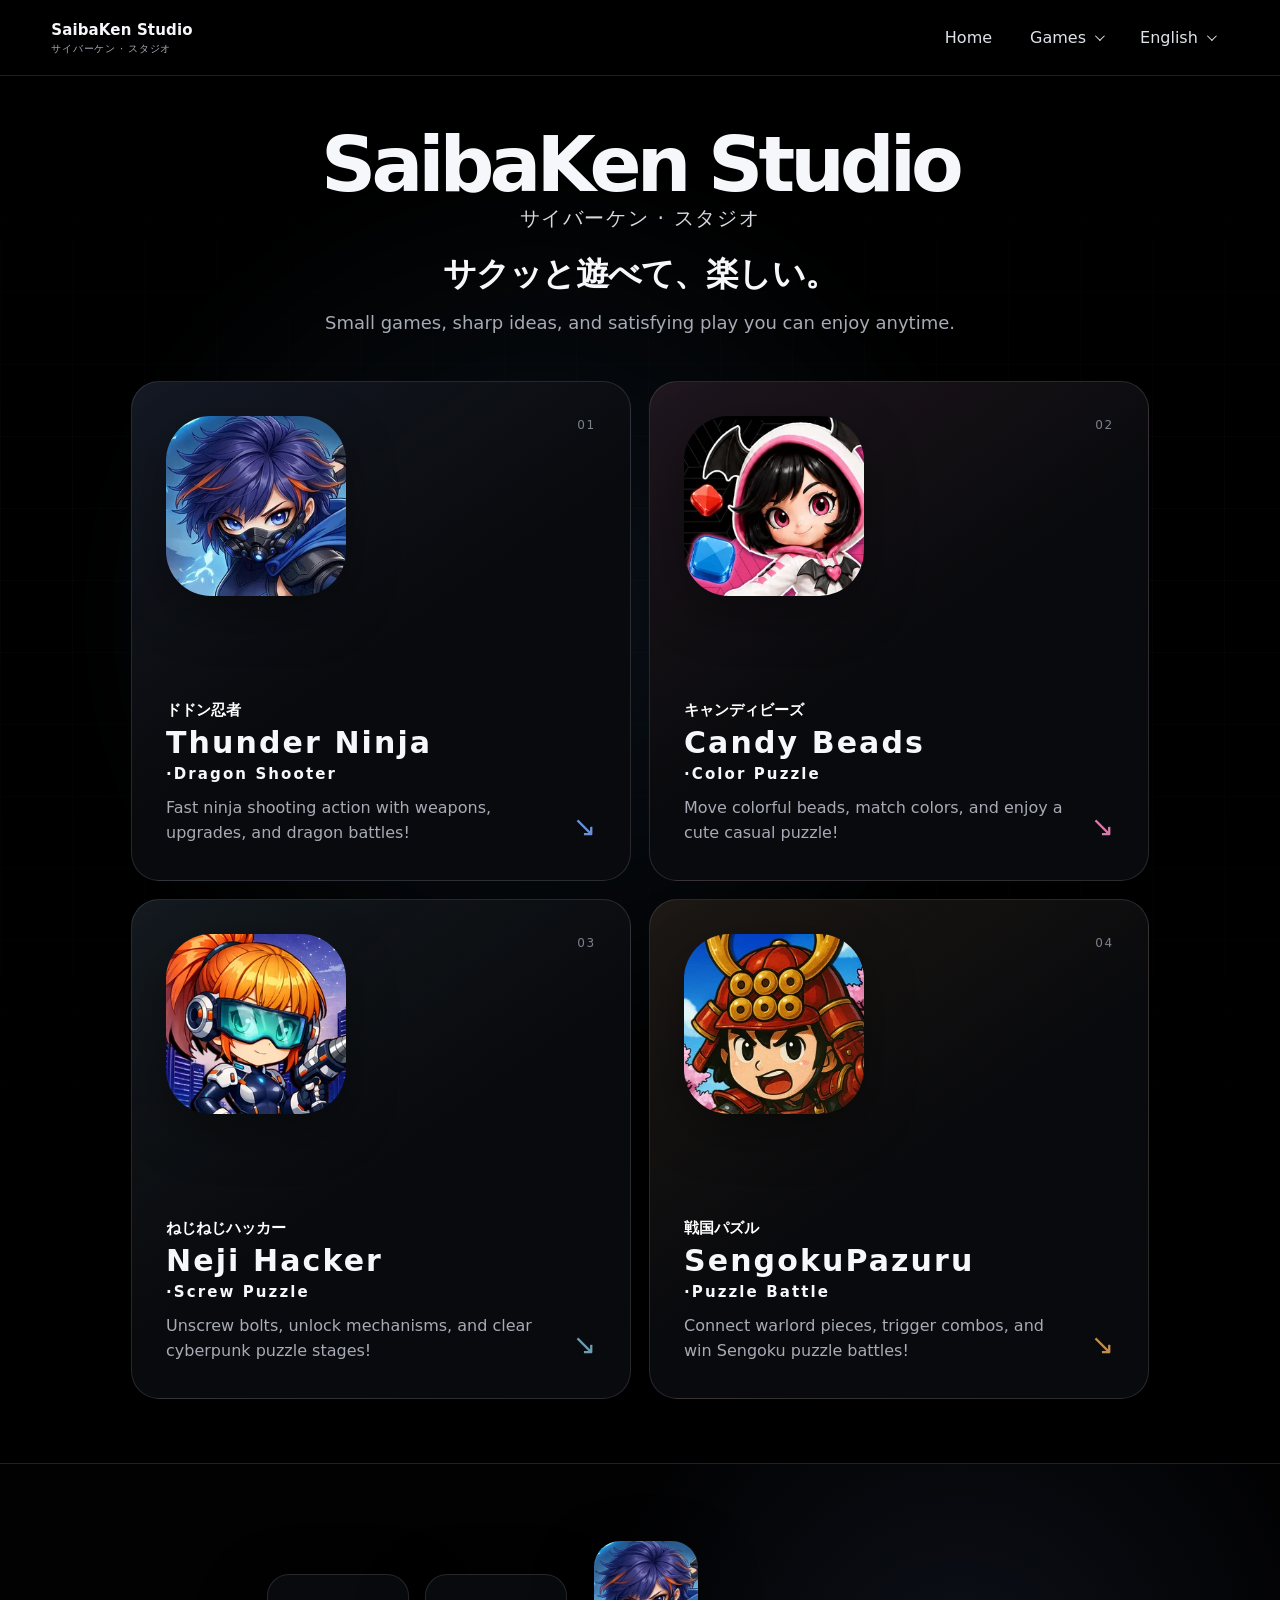
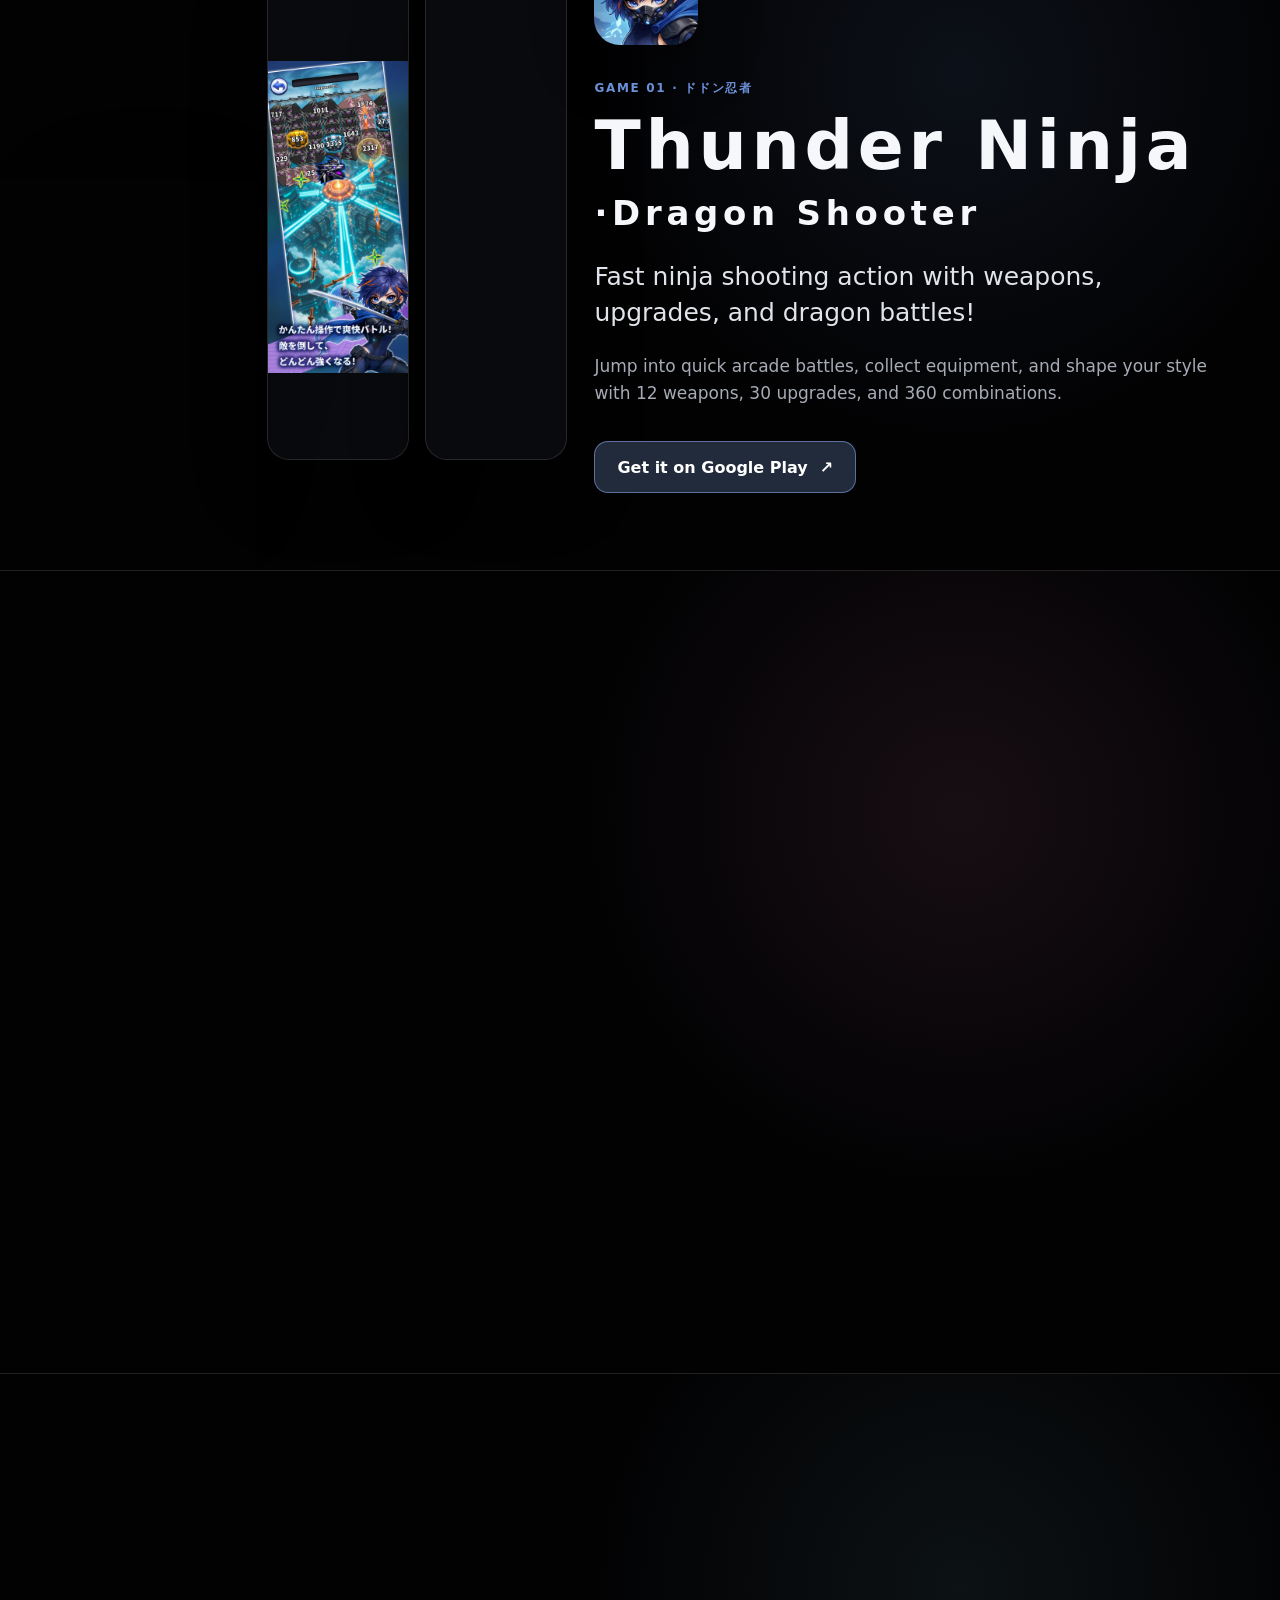
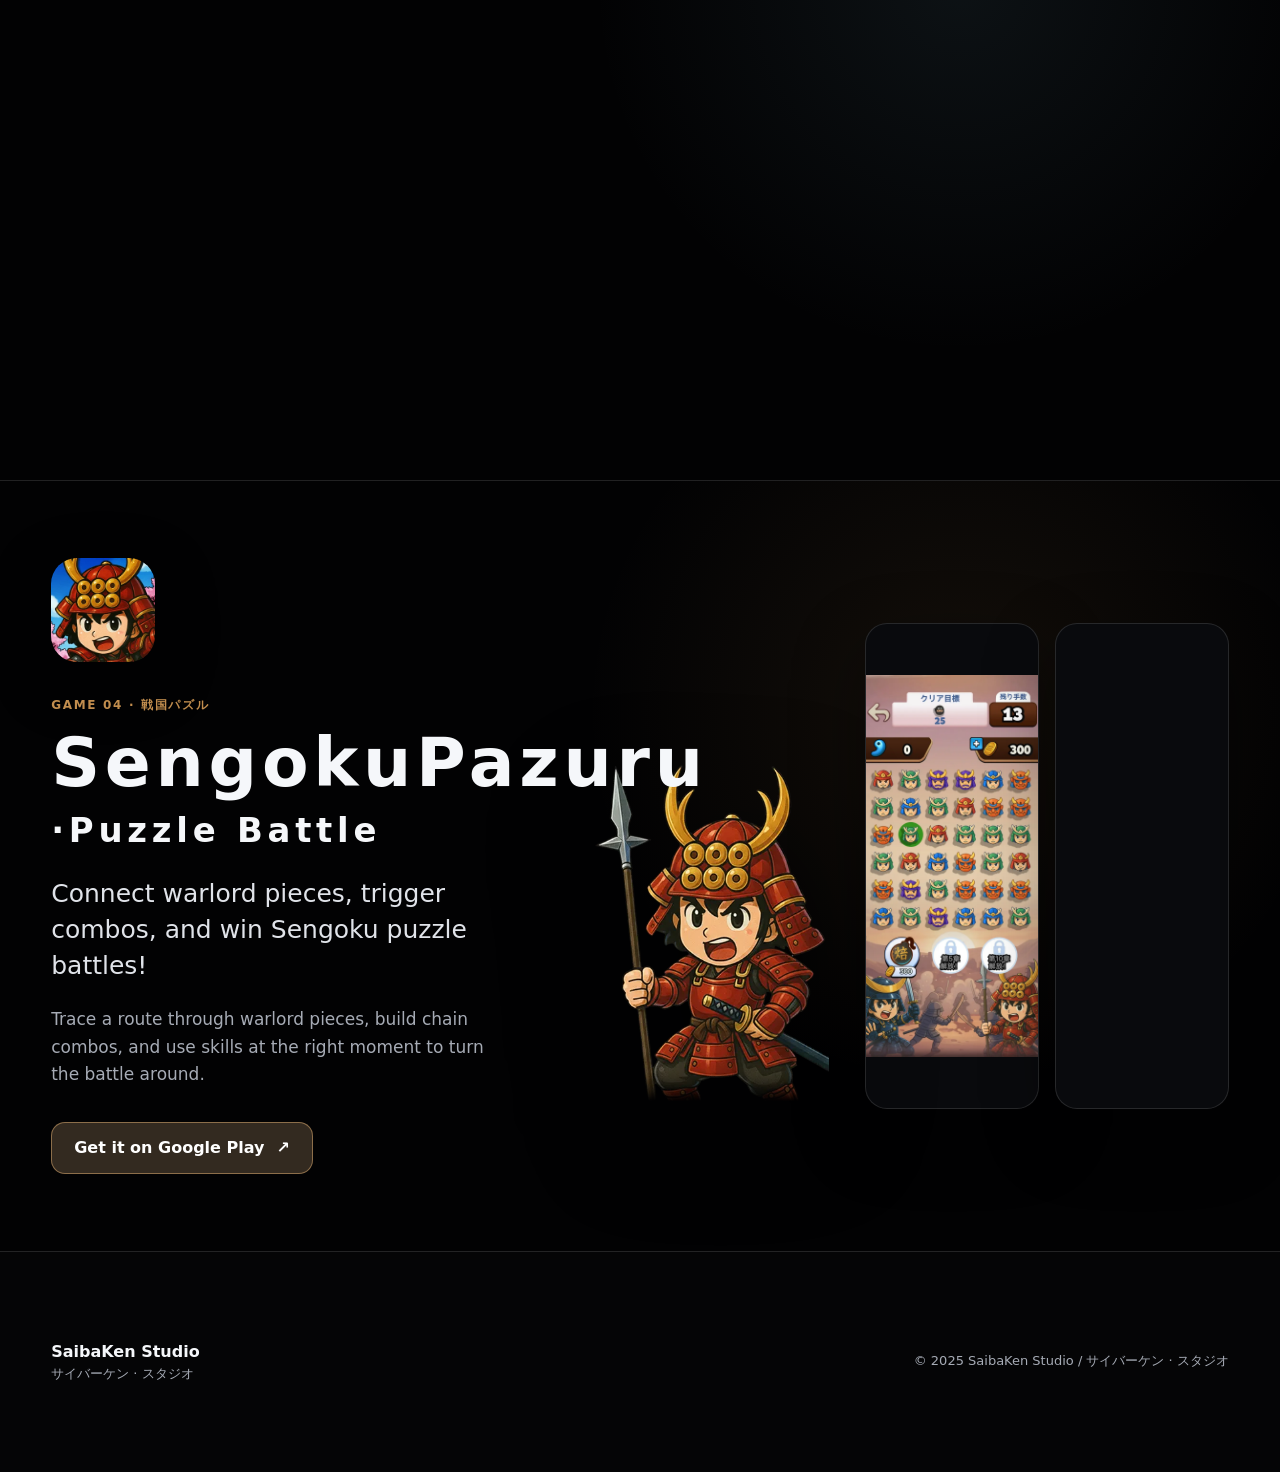
==== commit 3f2d1743: "1 增加candy链接" ====
--- a/index.html
+++ b/index.html
@@ -209,17 +209,19 @@
     <section class="game-section game-candy" id="candy-beads">
       <div class="game-section-inner section-shell">
         <div class="game-copy reveal">
-          <div class="game-icon-static">
+          <a class="game-icon-link" href="https://play.google.com/store/apps/details?id=com.candy.saku"
+             target="_blank" rel="noopener noreferrer" aria-label="Download Candy Beads on Google Play">
             <img src="/assets/games/candy-beads/icon-256.webp" width="256" height="256"
                  alt="Candy Beads app icon" data-alt-i18n="games.candy.iconAlt" decoding="async">
-          </div>
+          </a>
           <p class="game-number">Game 02 · キャンディビーズ</p>
           <h2 data-i18n="games.candy.name">Candy Beads: Color Puzzle</h2>
           <p class="game-lead" data-i18n="games.candy.short">Move colorful beads, match colors, and enjoy a cute casual puzzle!</p>
           <p data-i18n="games.candy.description">Plan each move, bring matching colors together, and enjoy a bright puzzle that balances relaxation with a little strategy.</p>
-          <button class="download-button coming-soon" type="button" disabled>
-            <span data-i18n="actions.comingSoon">Coming Soon</span>
-          </button>
+          <a class="download-button" href="https://play.google.com/store/apps/details?id=com.candy.saku"
+             target="_blank" rel="noopener noreferrer" aria-label="Download Candy Beads on Google Play">
+            <span data-i18n="actions.googlePlay">Get it on Google Play</span><span aria-hidden="true">↗</span>
+          </a>
         </div>
         <div class="game-visual reveal">
           <img class="character" src="/assets/games/candy-beads/character-main-720.webp" width="720" height="960"
--- a/styles.css
+++ b/styles.css
@@ -182,7 +182,7 @@
 
 .dropdown {
   position: absolute;
-  top: calc(100% + 8px);
+  top: 100%;
   right: 0;
   width: max-content;
   min-width: 220px;
@@ -472,6 +472,14 @@
   gap: clamp(50px, 8vw, 130px);
 }
 
+@media (min-width: 1051px) {
+  .game-section-inner {
+    min-height: auto;
+    padding-top: clamp(64px, 6vw, 96px);
+    padding-bottom: clamp(64px, 6vw, 96px);
+  }
+}
+
 .game-section:nth-of-type(even) .game-copy {
   order: 2;
 }
@@ -758,6 +766,19 @@
     box-shadow: none;
   }
 
+  .mobile-language-group .dropdown {
+    position: absolute;
+    top: 100%;
+    right: 0;
+    width: max-content;
+    max-width: calc(100vw - (var(--page-gutter) * 2));
+    max-height: calc(100dvh - var(--header-height) - 12px);
+    overflow-y: auto;
+    border: 1px solid var(--line);
+    border-radius: 16px;
+    background: rgba(0, 0, 0, 0.9);
+  }
+
   .game-tab img {
     width: min(256px, 100%);
     height: auto;
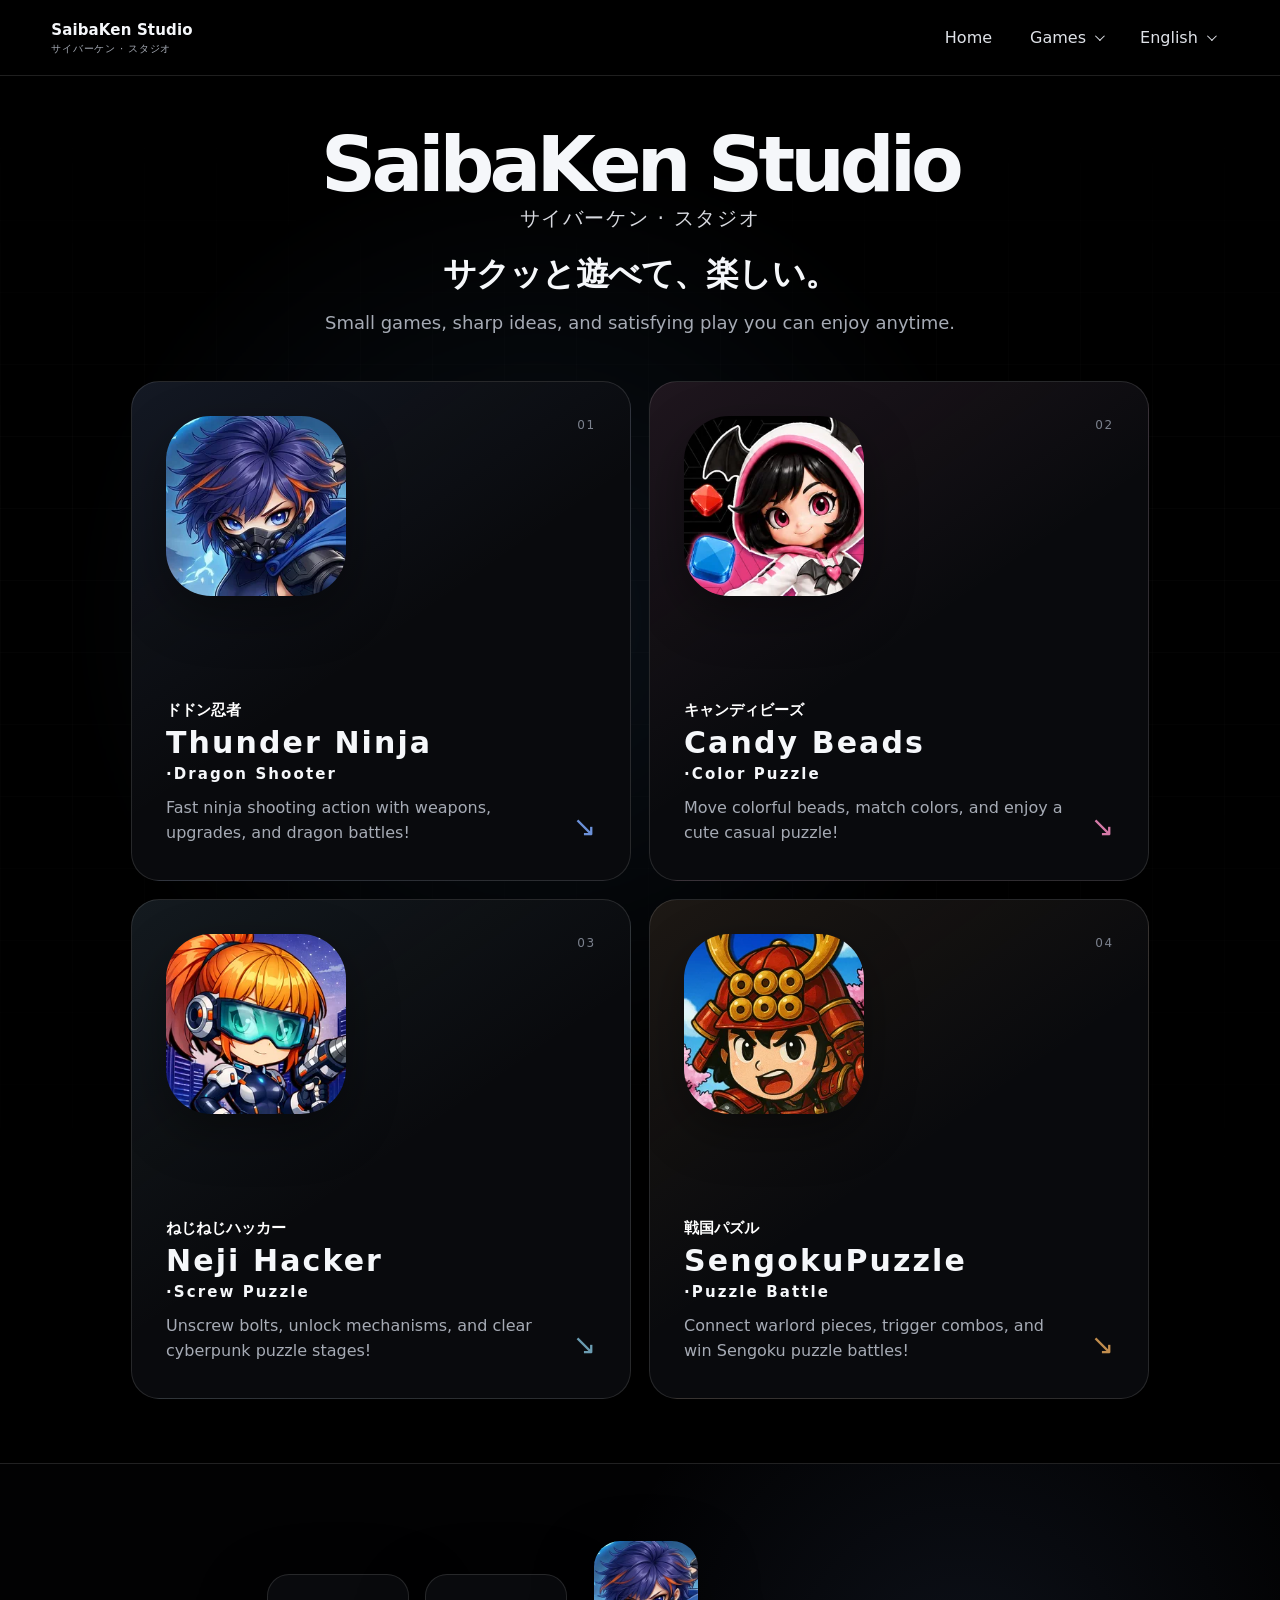
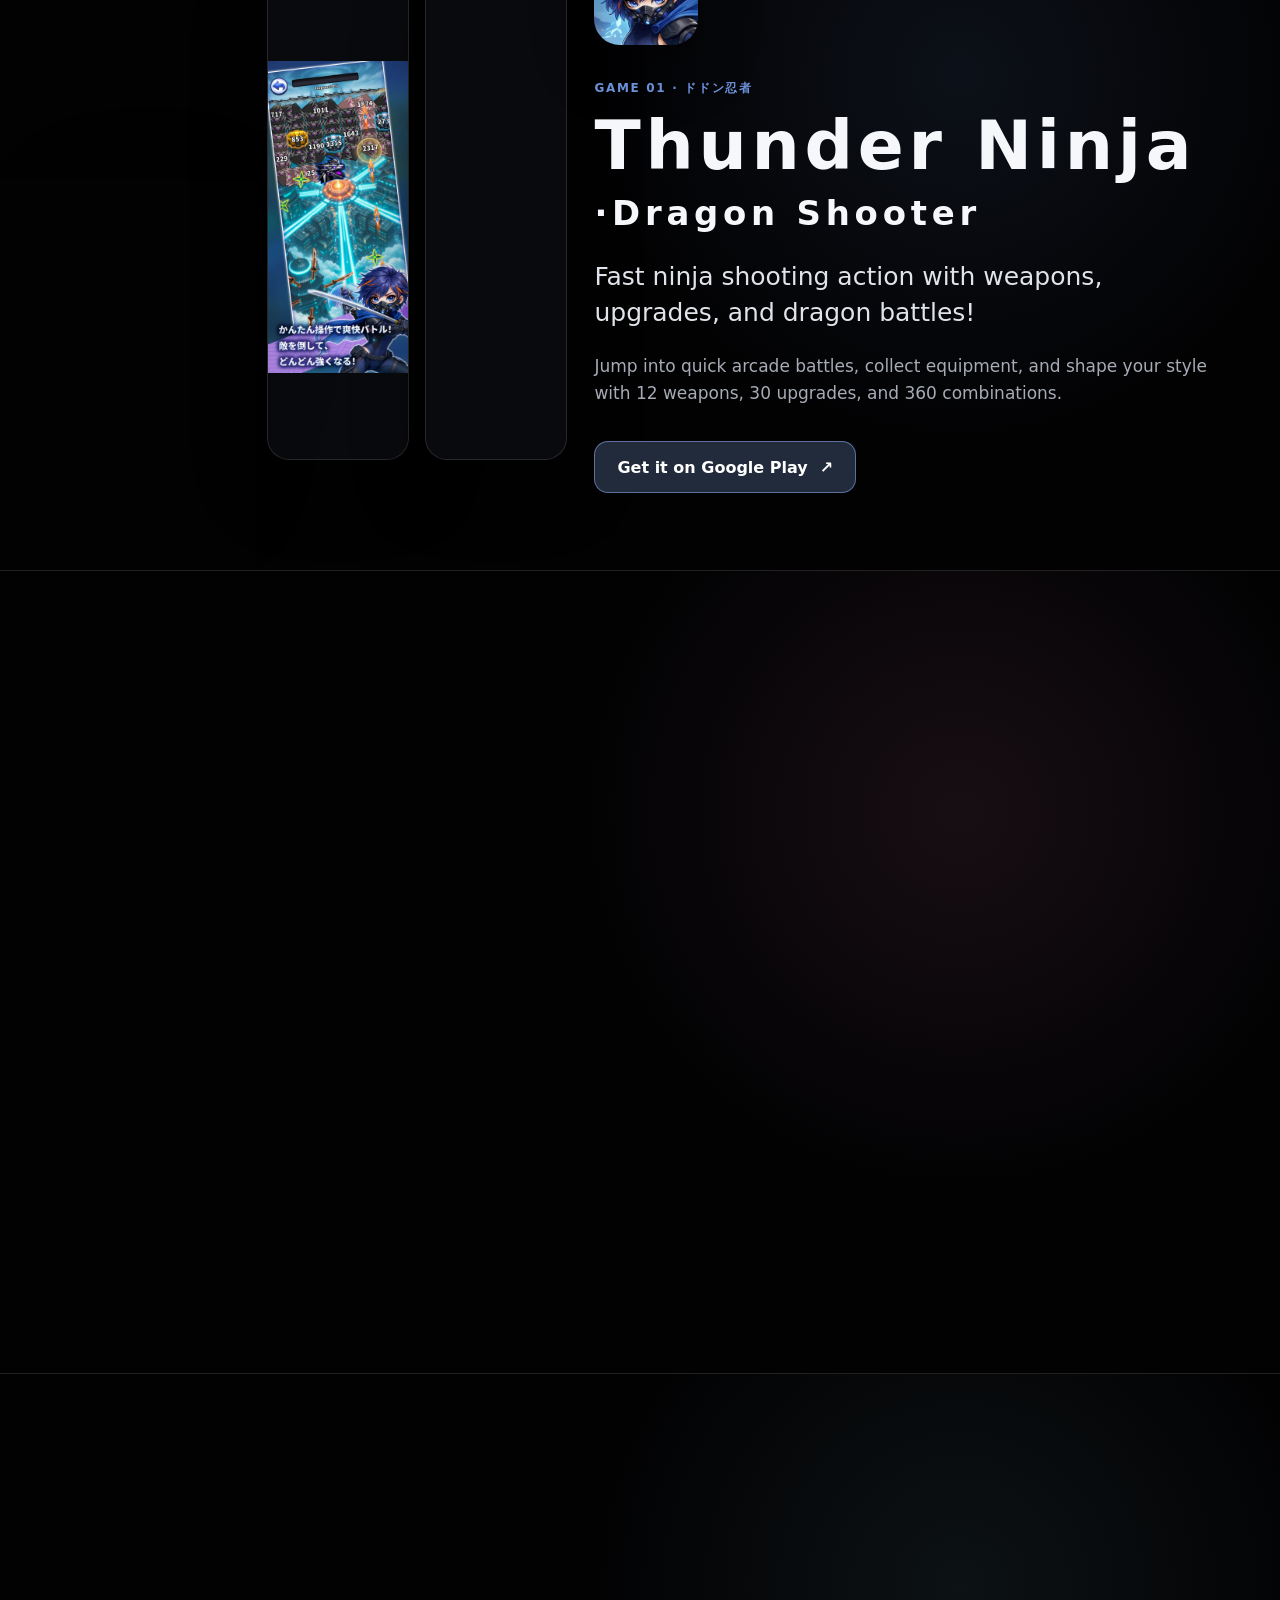
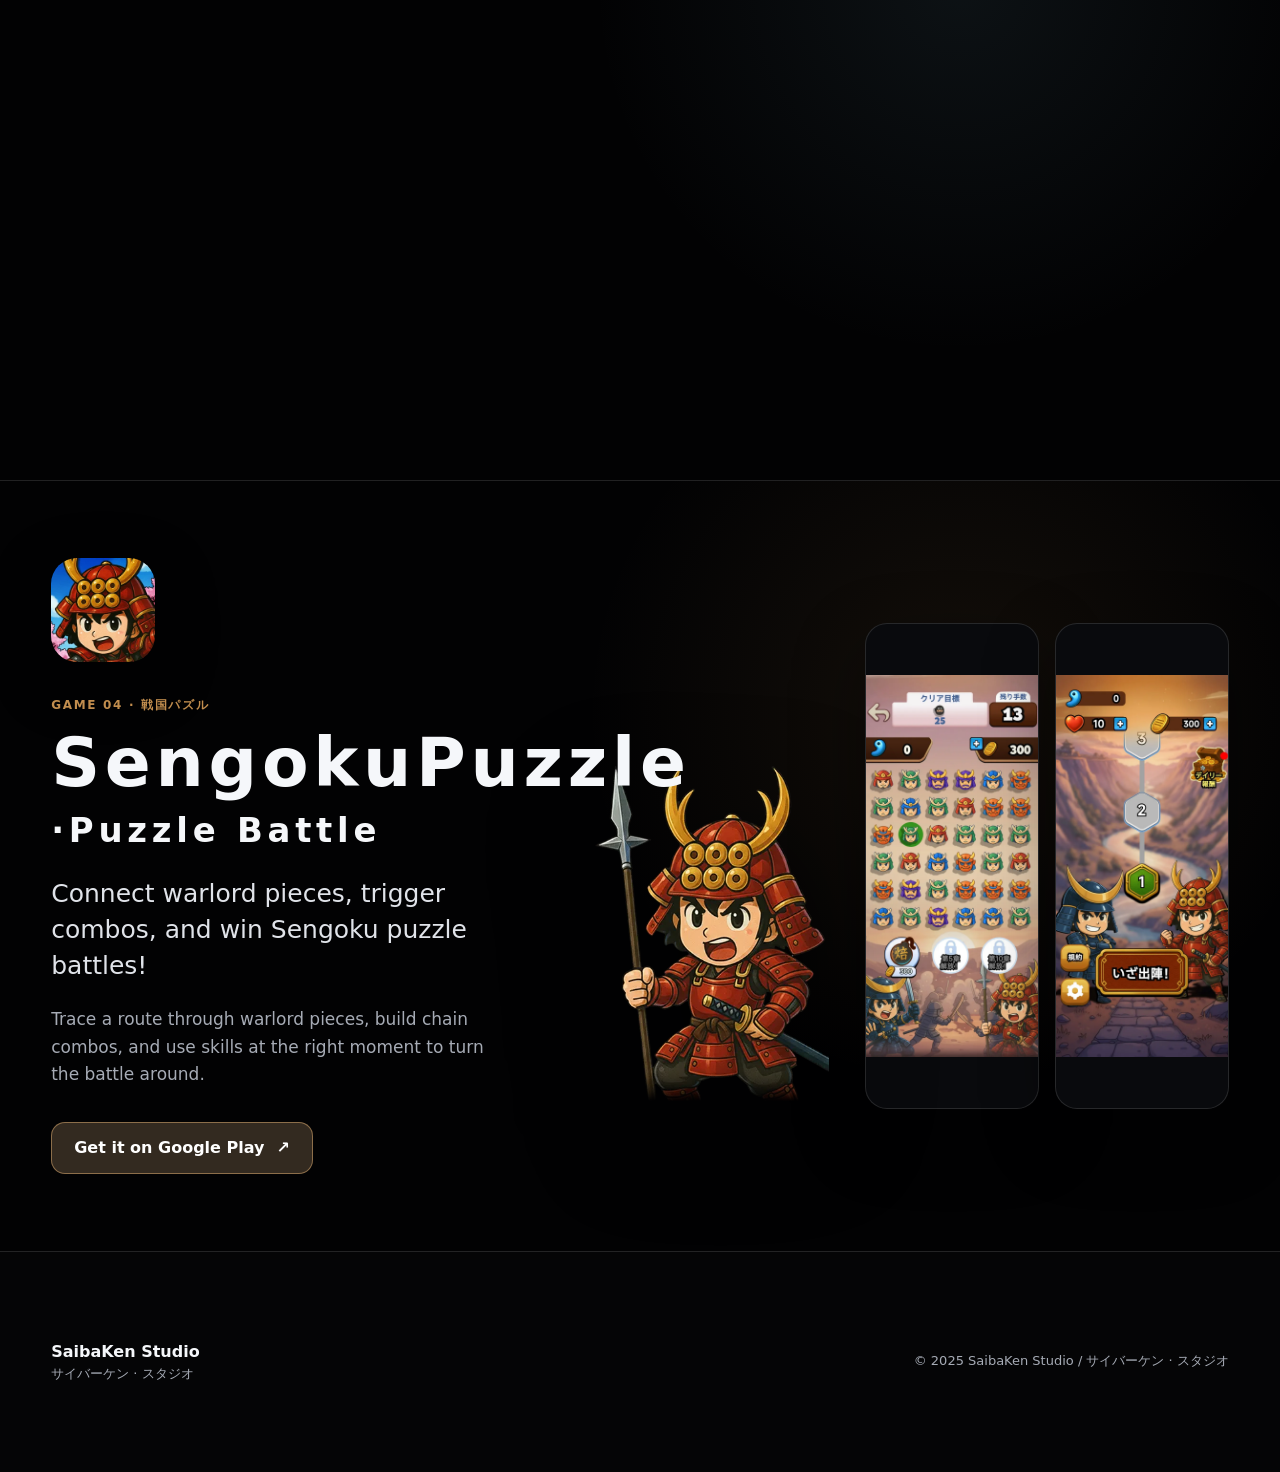
==== commit 9ca0a280: "1 1" ====
--- a/index.html
+++ b/index.html
@@ -94,7 +94,7 @@
             <a href="#dodon-ninja" data-scroll-target="dodon-ninja" data-i18n="games.dodon.name">Thunder Ninja: Dragon Shooter</a>
             <a href="#candy-beads" data-scroll-target="candy-beads" data-i18n="games.candy.name">Candy Beads: Color Puzzle</a>
             <a href="#neji-hacker" data-scroll-target="neji-hacker" data-i18n="games.neji.name">Neji Hacker: Screw Puzzle</a>
-            <a href="#sengoku-puzzle" data-scroll-target="sengoku-puzzle" data-i18n="games.sengoku.name">SengokuPazuru: Puzzle Battle</a>
+            <a href="#sengoku-puzzle" data-scroll-target="sengoku-puzzle" data-i18n="games.sengoku.name">SengokuPuzzle: Puzzle Battle</a>
           </div>
         </div>
 
@@ -166,7 +166,7 @@
           <span class="tab-index">04</span>
           <div>
             <p class="tab-japanese">戦国パズル</p>
-            <h3 data-i18n="games.sengoku.name">SengokuPazuru: Puzzle Battle</h3>
+            <h3 data-i18n="games.sengoku.name">SengokuPuzzle: Puzzle Battle</h3>
             <p data-i18n="games.sengoku.short">Connect warlord pieces, trigger combos, and win Sengoku puzzle battles!</p>
           </div>
           <span class="tab-arrow" aria-hidden="true">↘</span>
@@ -278,7 +278,7 @@
                  alt="Sengoku Puzzle app icon" data-alt-i18n="games.sengoku.iconAlt" decoding="async">
           </a>
           <p class="game-number">Game 04 · 戦国パズル</p>
-          <h2 data-i18n="games.sengoku.name">SengokuPazuru: Puzzle Battle</h2>
+          <h2 data-i18n="games.sengoku.name">SengokuPuzzle: Puzzle Battle</h2>
           <p class="game-lead" data-i18n="games.sengoku.short">Connect warlord pieces, trigger combos, and win Sengoku puzzle battles!</p>
           <p data-i18n="games.sengoku.description">Trace a route through warlord pieces, build chain combos, and use skills at the right moment to turn the battle around.</p>
           <a class="download-button" href="https://play.google.com/store/apps/details?id=com.Sengoku.Pazuru"
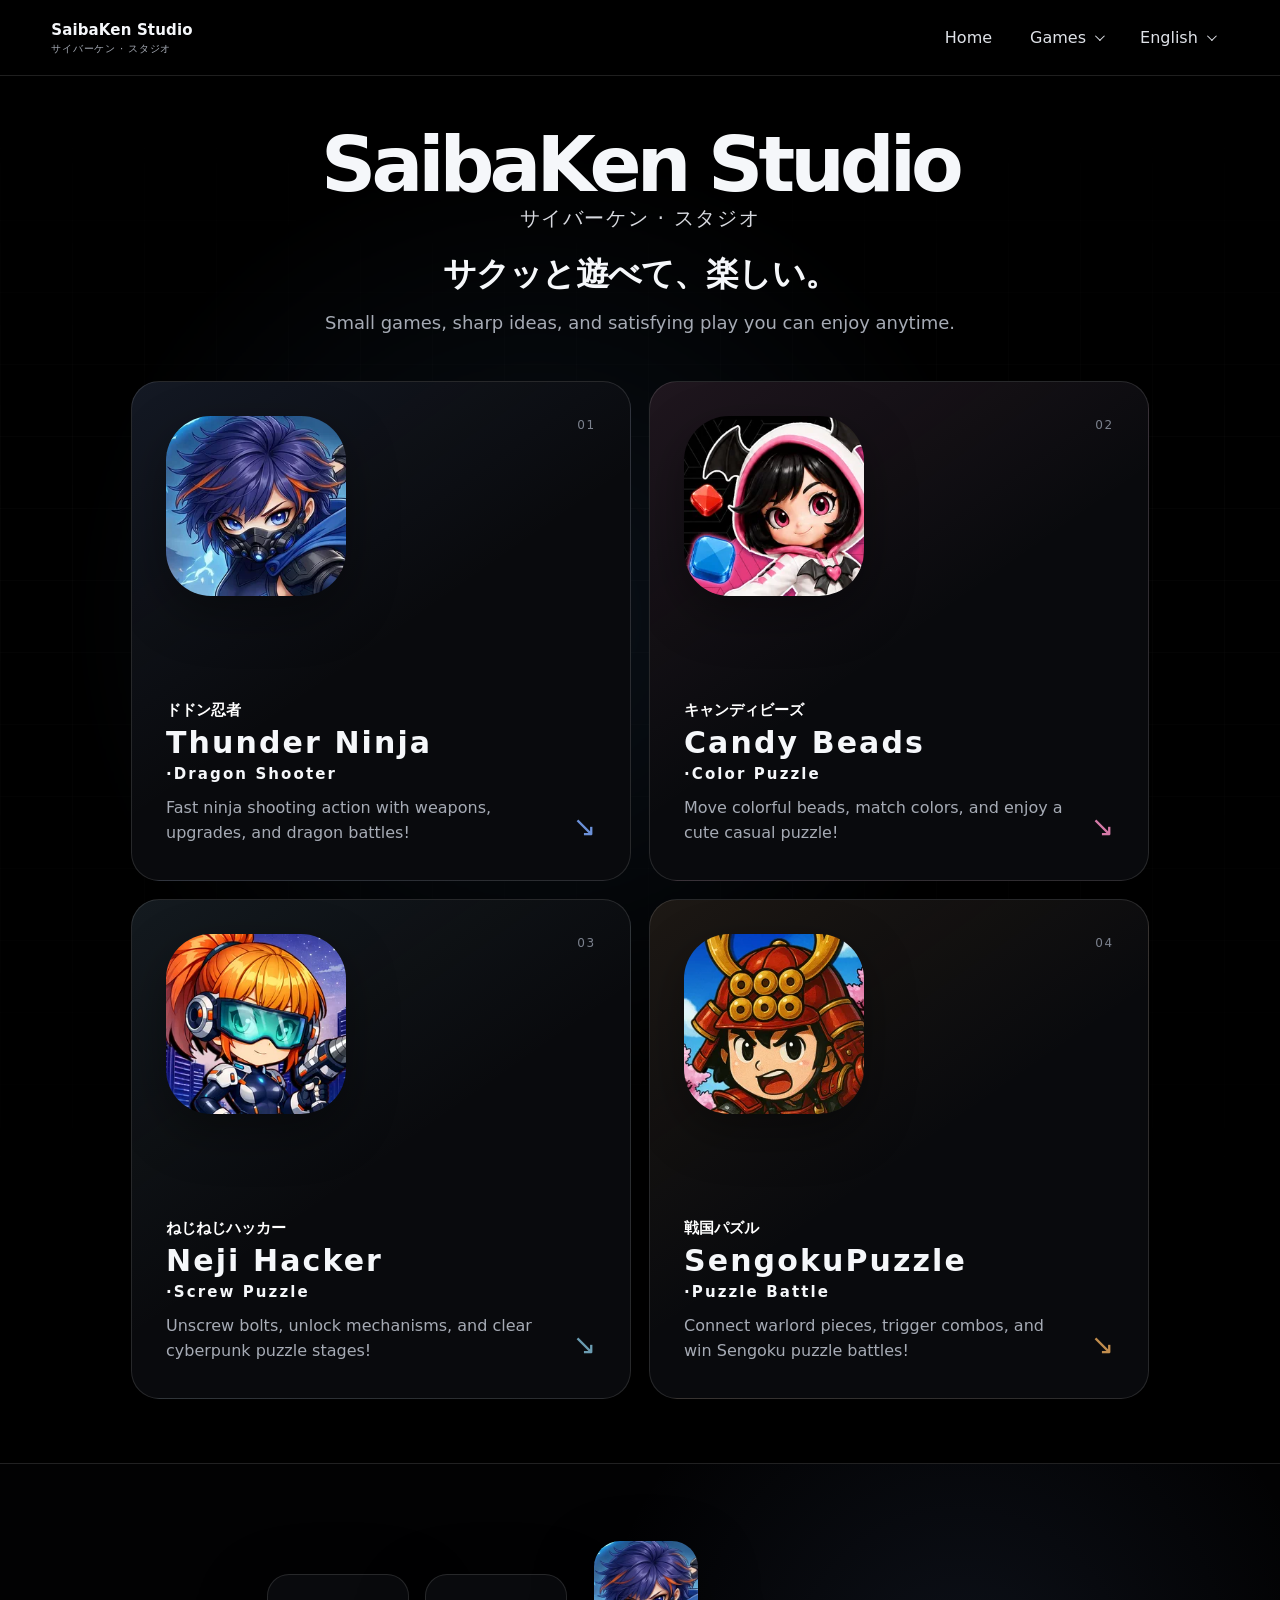
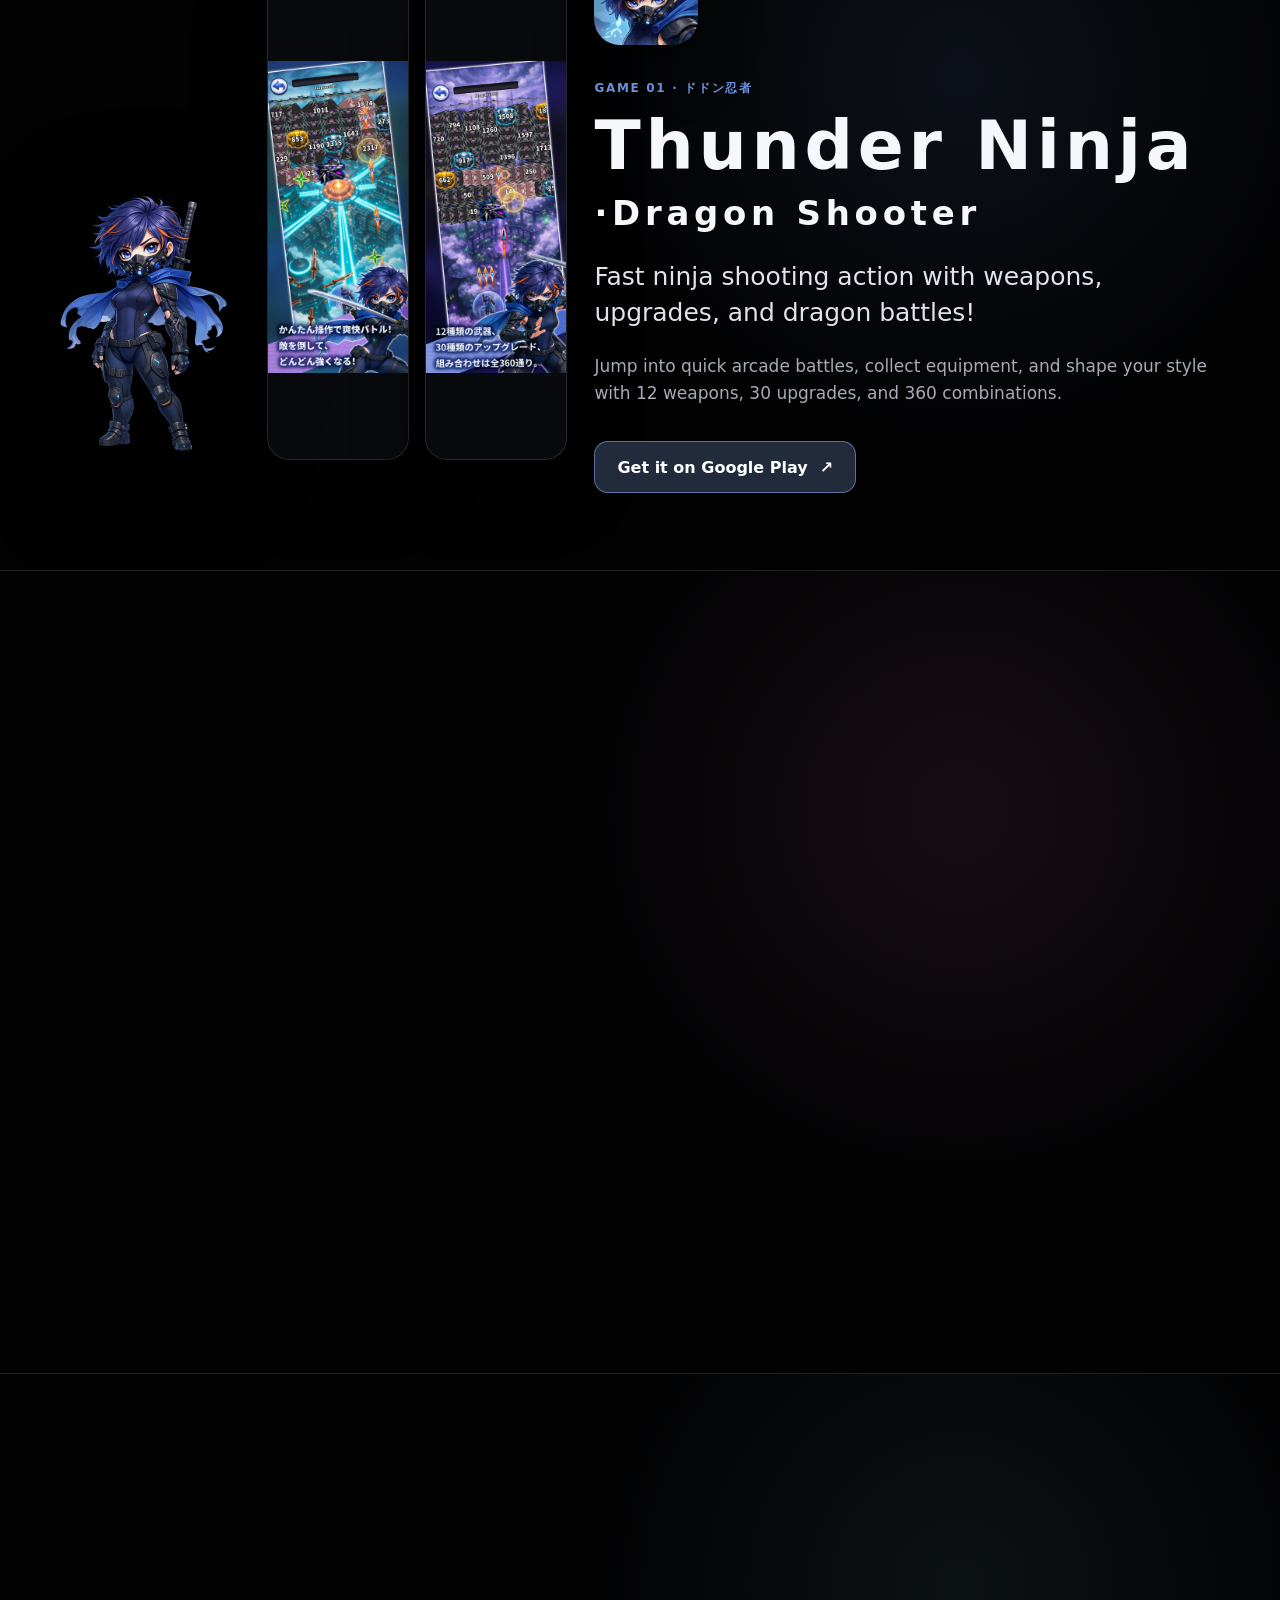
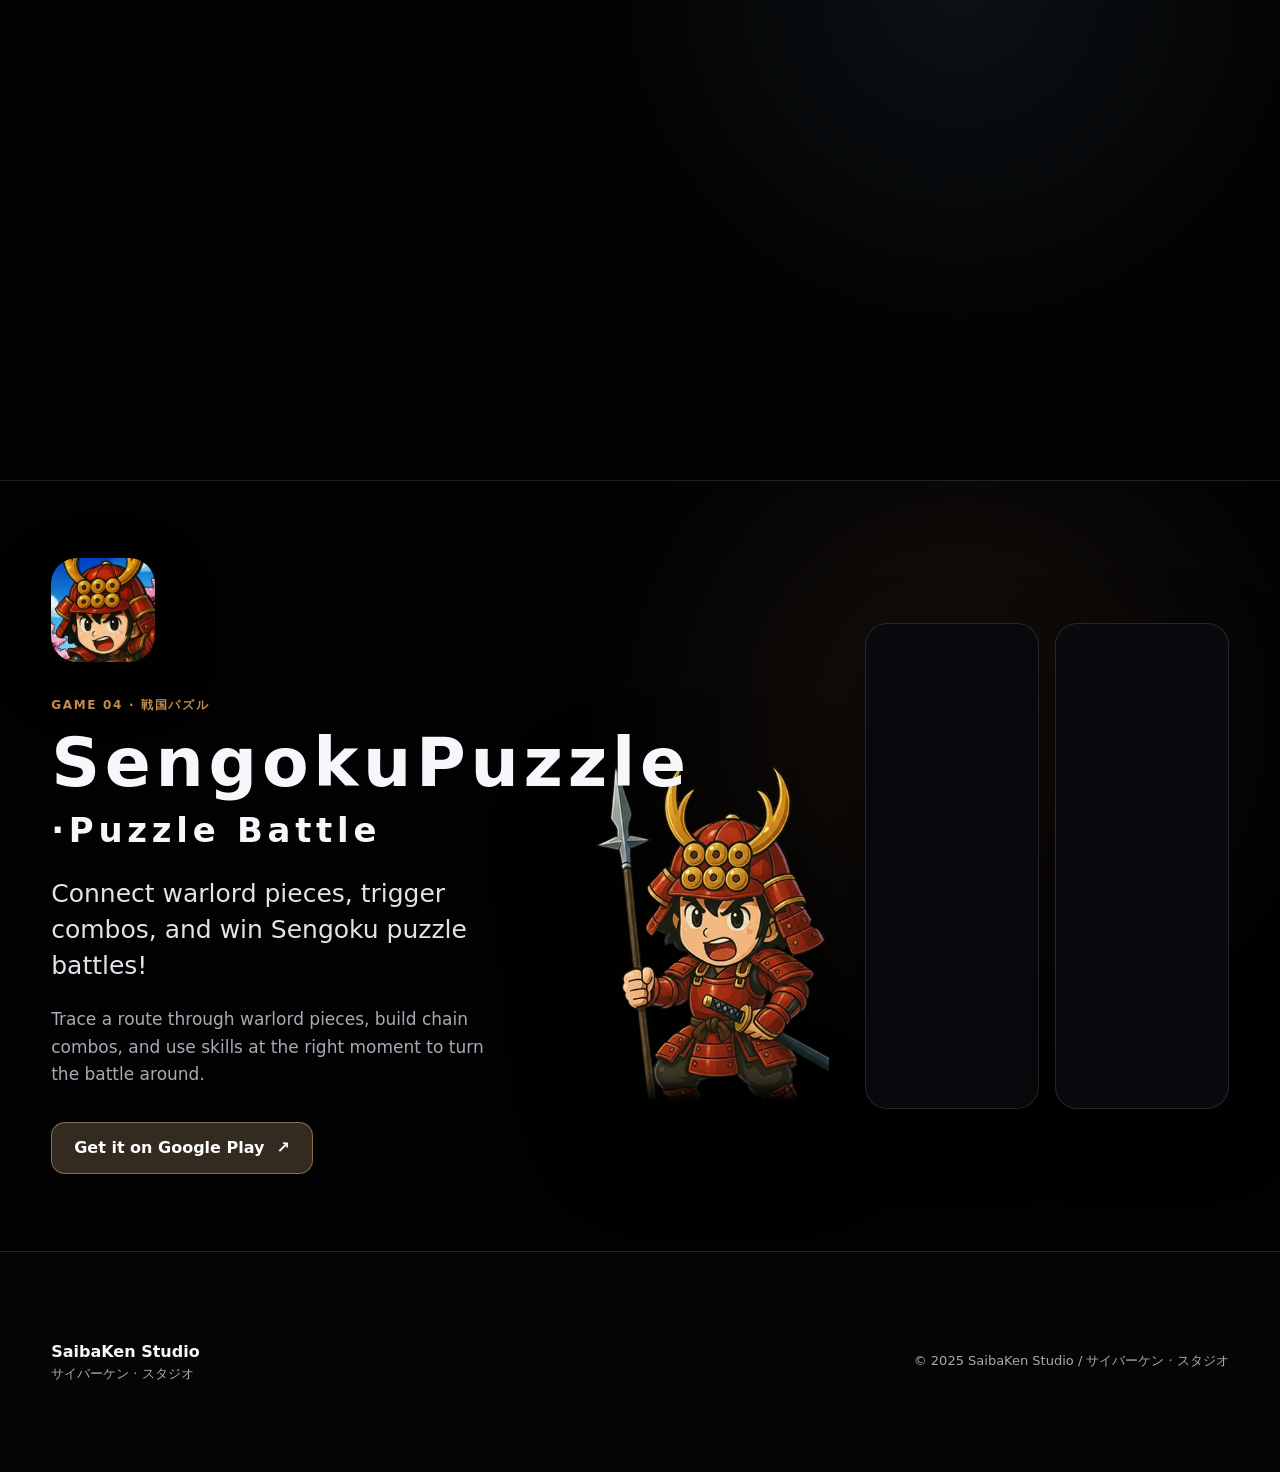
==== commit b01e73a1: "1 1" ====
--- a/index.html
+++ b/index.html
@@ -29,11 +29,10 @@
   <link rel="apple-touch-icon" href="/assets/brand/apple-touch-icon.png">
   <link rel="stylesheet" href="/styles.css">
 
-  <!-- Keep this policy aligned with the Google AdSense allowlist above. -->
   <meta http-equiv="Content-Security-Policy"
         content="default-src 'self';
-                 script-src 'self' 'unsafe-inline' 'sha256-b5NetMPw9XCcCwIoI8et2QoSQhijxEo27Mx7AylQPiM=' https://pagead2.googlesyndication.com https://*.googlesyndication.com https://*.google.com https://*.googleadservices.com https://*.doubleclick.net;
-                 script-src-elem 'self' 'sha256-b5NetMPw9XCcCwIoI8et2QoSQhijxEo27Mx7AylQPiM=' https://pagead2.googlesyndication.com https://*.googlesyndication.com https://*.google.com https://*.googleadservices.com https://*.doubleclick.net;
+                 script-src 'self' 'unsafe-inline' 'sha256-b5NetMPw9XCcCwIoI8et2QoSQhijxEo27Mx7AylQPiM=';
+                 script-src-elem 'self' 'sha256-b5NetMPw9XCcCwIoI8et2QoSQhijxEo27Mx7AylQPiM=';
                  img-src 'self' data: https:;
                  style-src 'self' 'unsafe-inline';
                  connect-src 'self' https:;
@@ -44,10 +43,6 @@
                  frame-ancestors 'none'">
 
   <script type="application/ld+json">{"@context":"https://schema.org","@graph":[{"@type":"Organization","@id":"https://saibaken.pages.dev/#organization","name":"SaibaKen Studio","alternateName":"サイバーケン · スタジオ","url":"https://saibaken.pages.dev/","description":"SaibaKen Studio creates quick, satisfying casual games for mobile players."},{"@type":"WebSite","@id":"https://saibaken.pages.dev/#website","url":"https://saibaken.pages.dev/","name":"SaibaKen Studio","publisher":{"@id":"https://saibaken.pages.dev/#organization"},"inLanguage":"en"}]}</script>
-
-  <!-- Google AdSense -->
-  <script async src="https://pagead2.googlesyndication.com/pagead/js/adsbygoogle.js?client=ca-pub-9259452753673673"
-     crossorigin="anonymous"></script>
 
   <script src="/main.js" defer></script>
 </head>
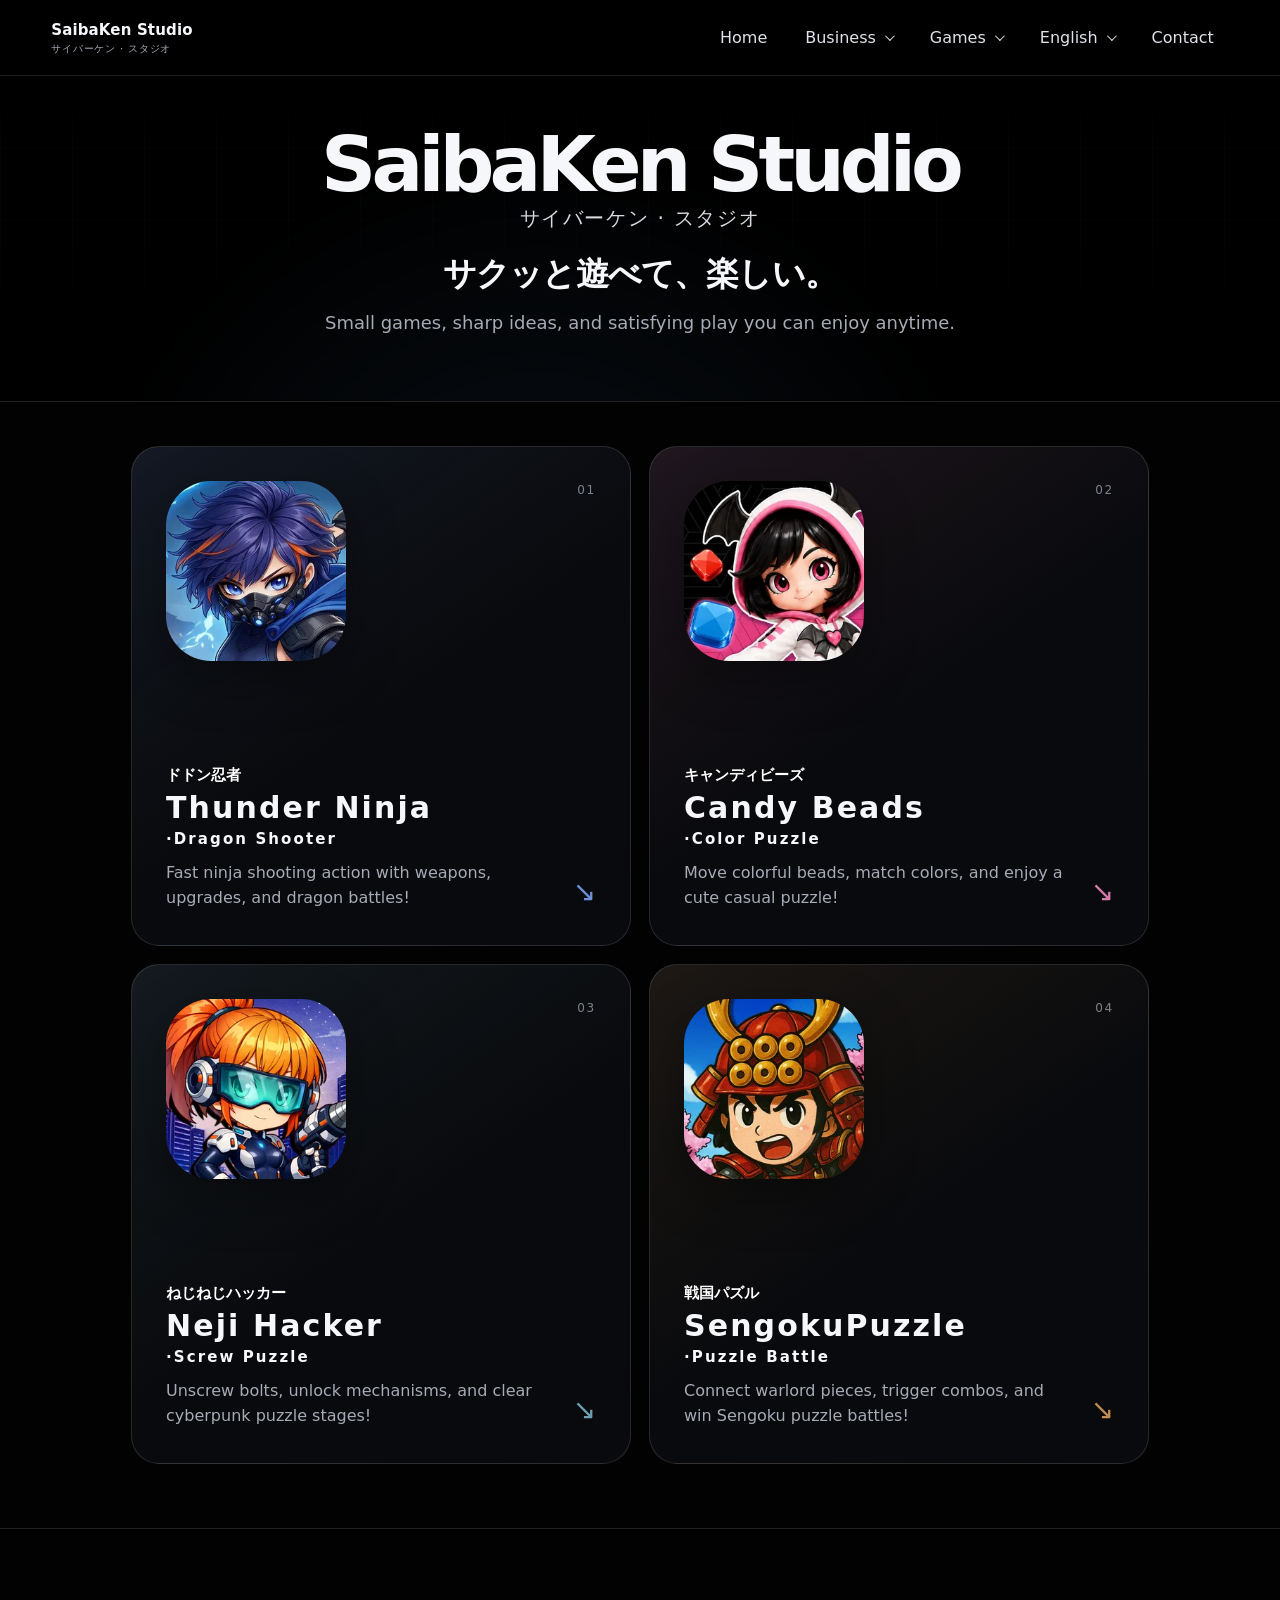
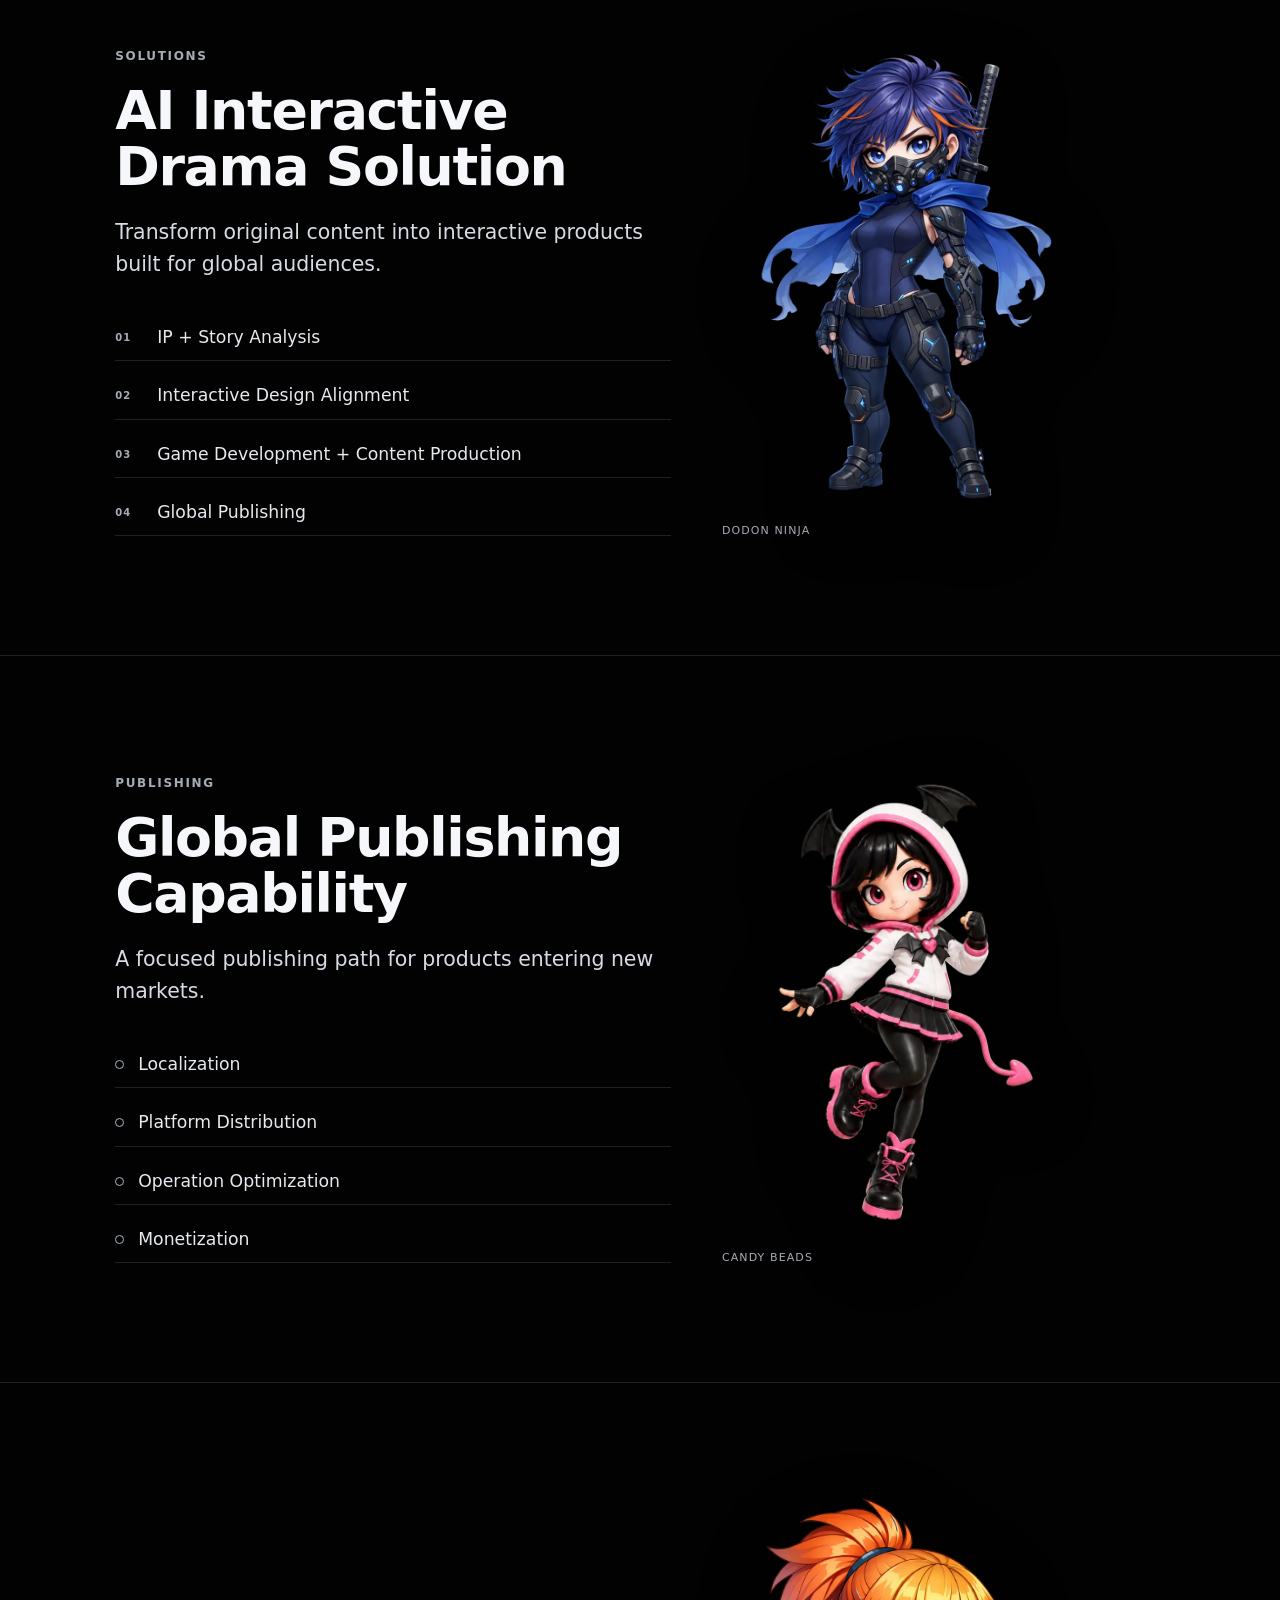
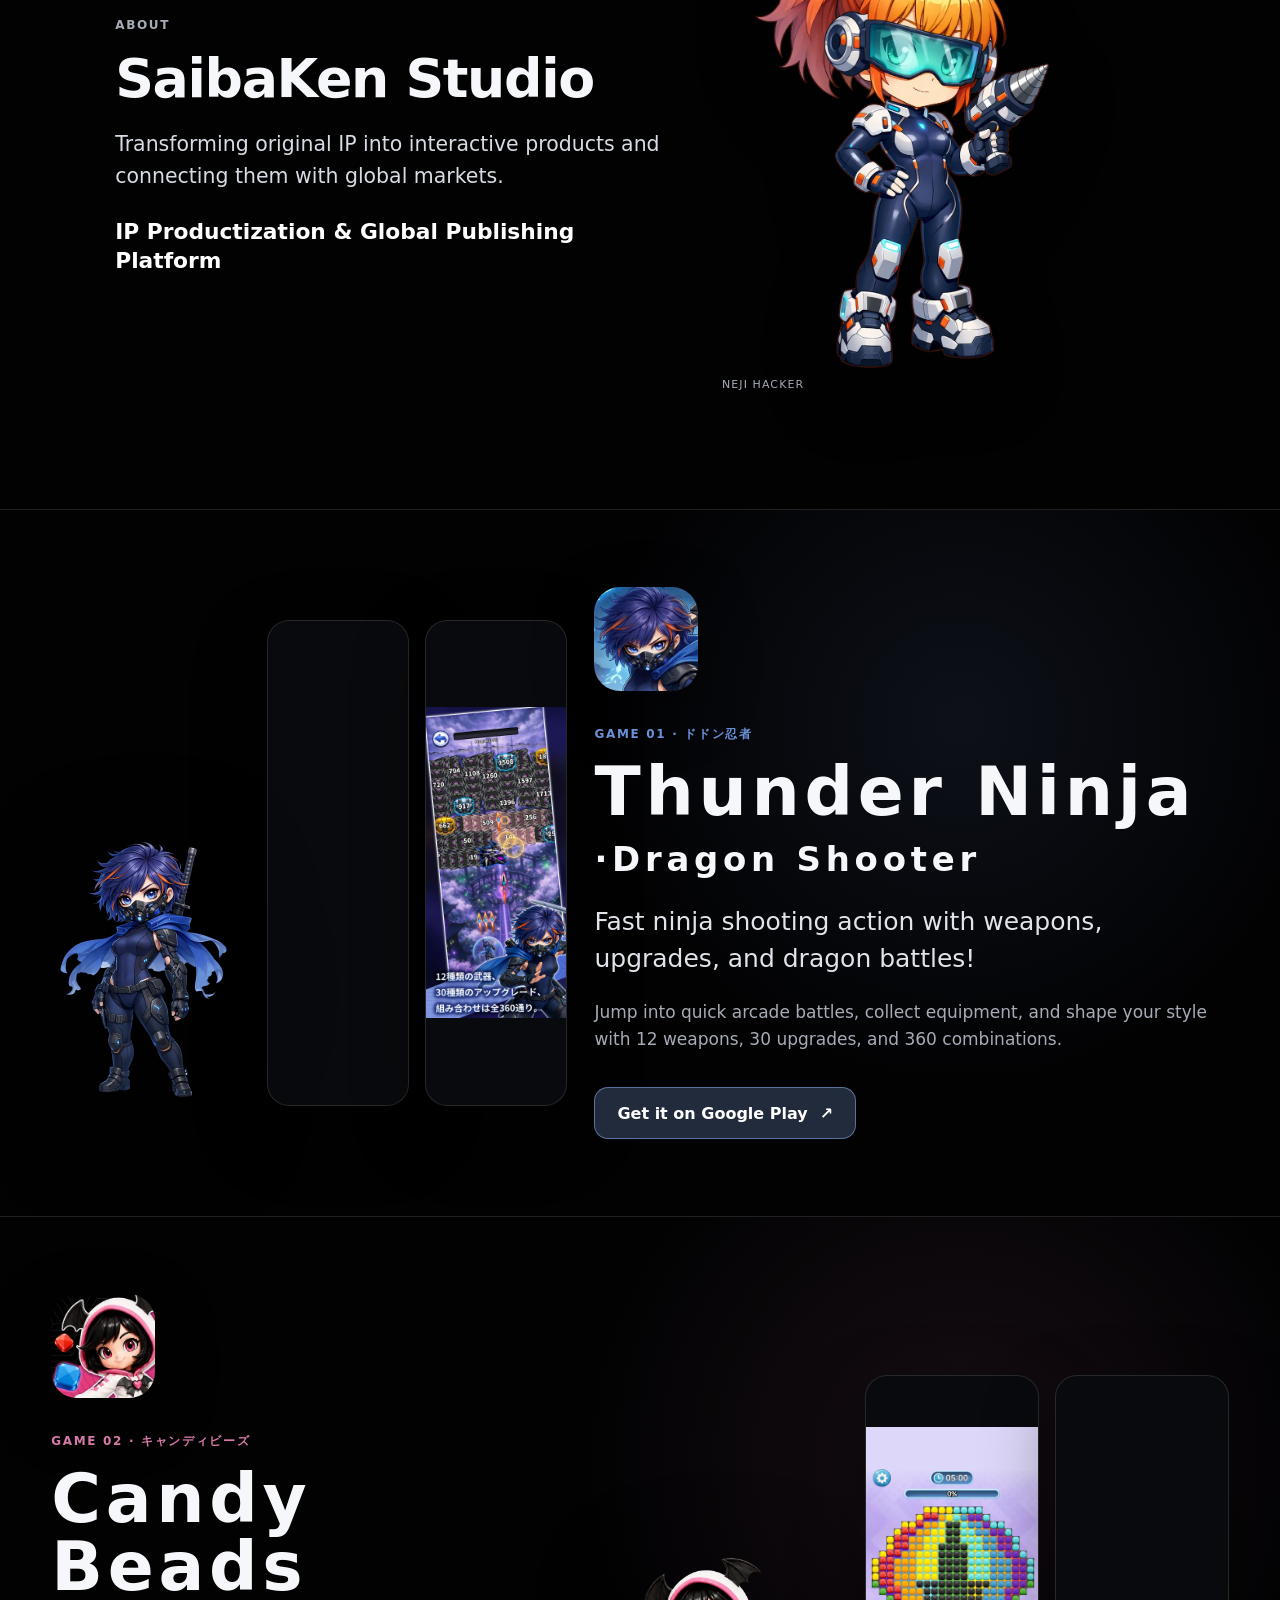
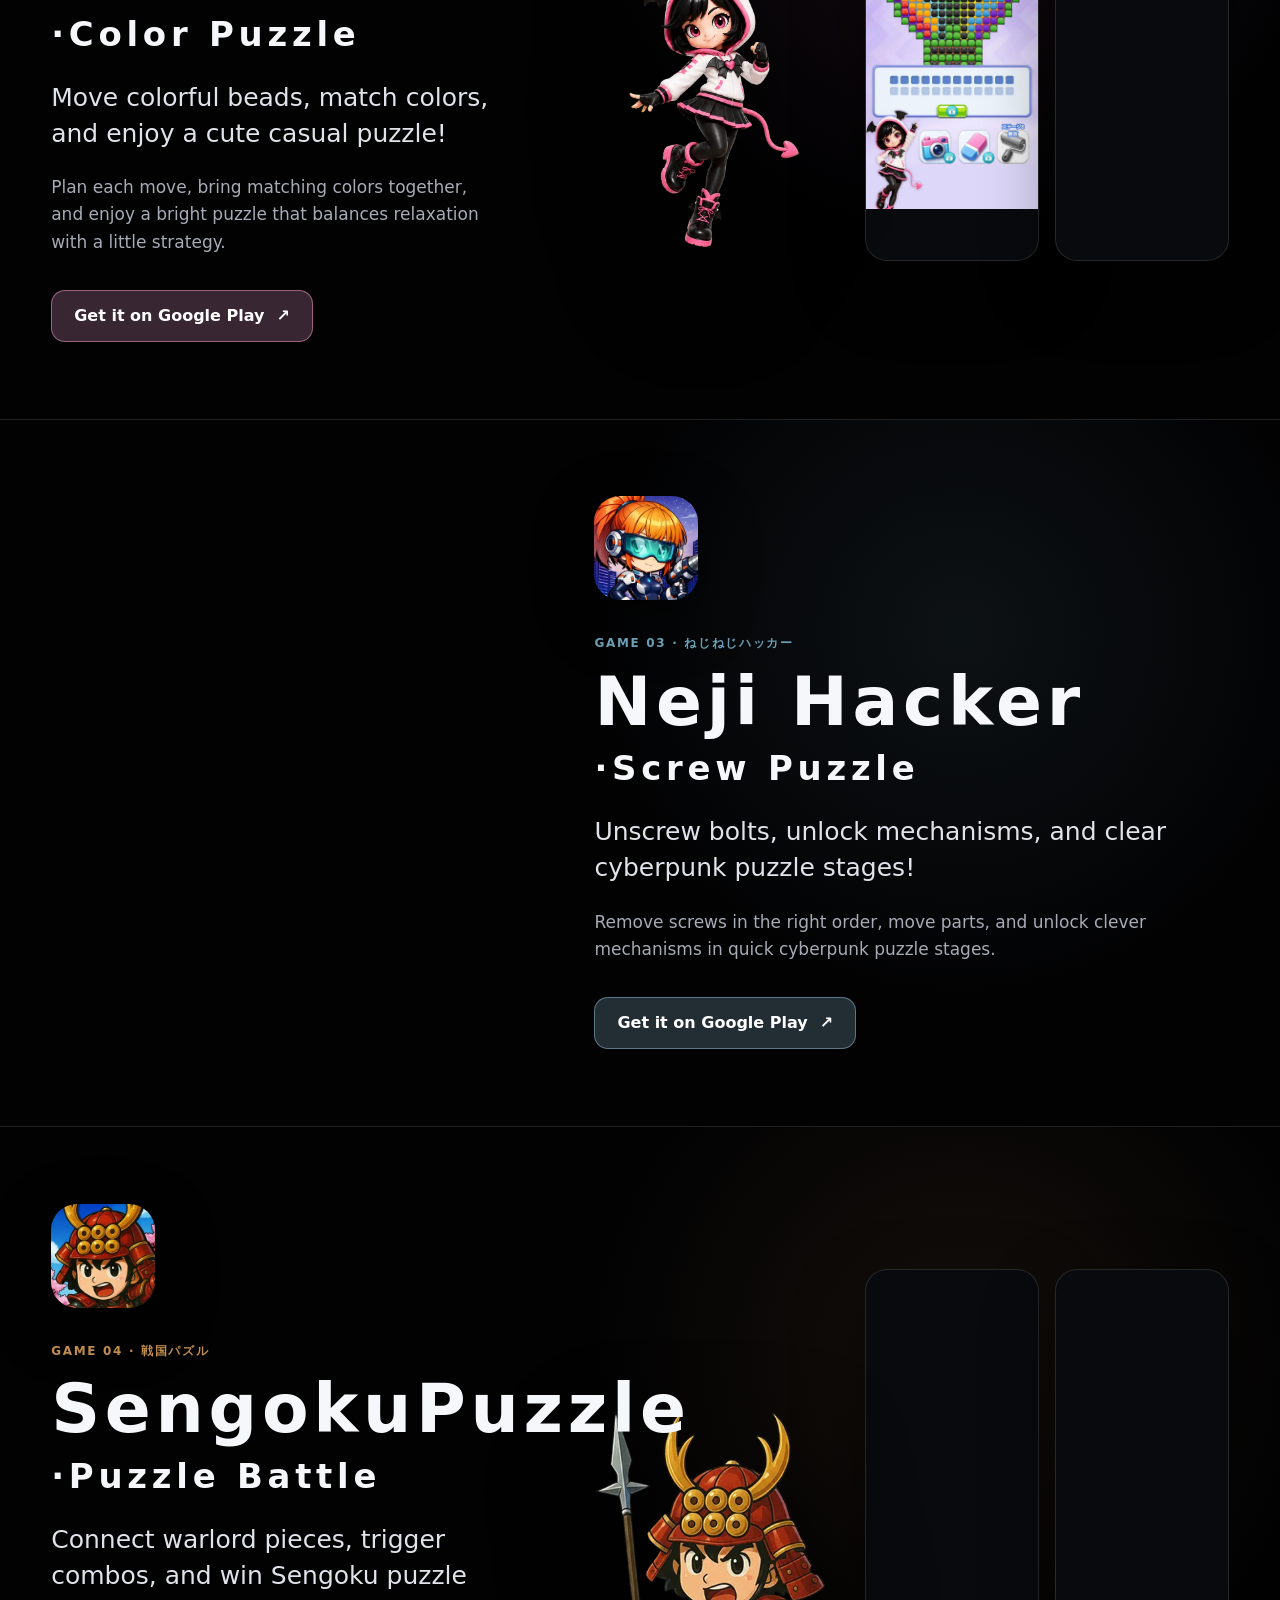
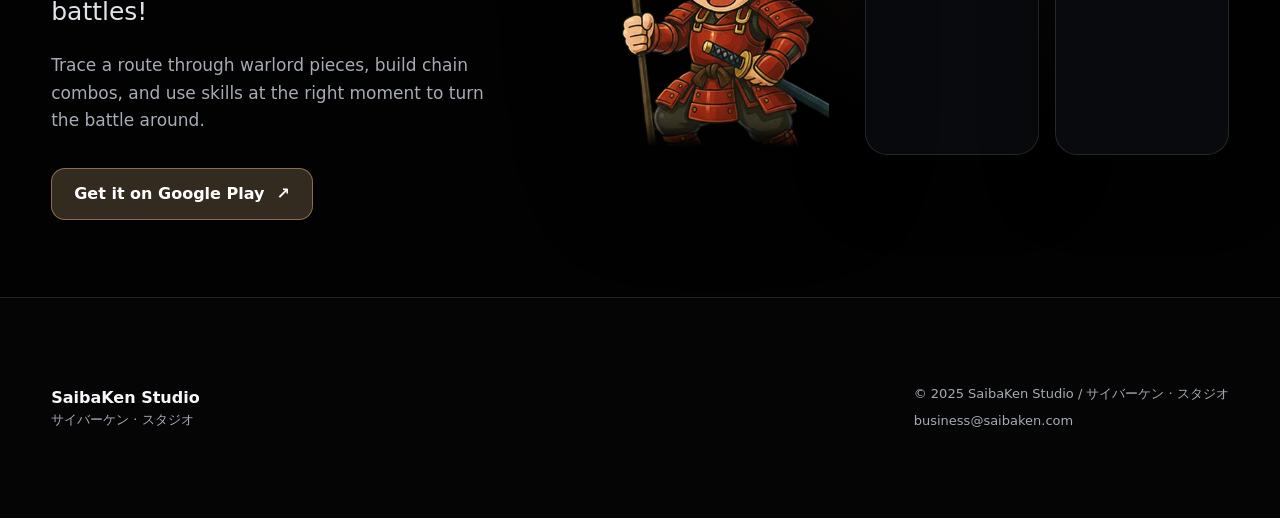
==== commit 42b2b108: "1 1" ====
--- a/index.html
+++ b/index.html
@@ -81,6 +81,18 @@
         <a href="#home" data-scroll-target="home" data-i18n="nav.home">Home</a>
 
         <div class="menu-group">
+          <button class="menu-button" type="button" aria-expanded="false" aria-controls="business-menu">
+            <span data-i18n="nav.business">Business</span>
+            <span class="chevron" aria-hidden="true"></span>
+          </button>
+          <div class="dropdown" id="business-menu">
+            <a href="#solutions" data-scroll-target="solutions" data-i18n="nav.solutions">Solutions</a>
+            <a href="#publishing" data-scroll-target="publishing" data-i18n="nav.publishing">Publishing</a>
+            <a href="#about" data-scroll-target="about" data-i18n="nav.about">About</a>
+          </div>
+        </div>
+
+        <div class="menu-group">
           <button class="menu-button" type="button" aria-expanded="false" aria-controls="games-menu">
             <span data-i18n="nav.games">Games</span>
             <span class="chevron" aria-hidden="true"></span>
@@ -105,6 +117,8 @@
             <button type="button" data-language="zh-Hans">简体中文</button>
           </div>
         </div>
+
+        <a href="mailto:business@saibaken.com" data-i18n="nav.contact">Contact</a>
       </nav>
     </div>
   </header>
@@ -120,8 +134,10 @@
         <p class="tagline">サクッと遊べて、楽しい。</p>
         <p class="hero-copy" data-i18n="hero.copy">Small games, sharp ideas, and satisfying play you can enjoy anytime.</p>
       </div>
-
-      <h2 class="sr-only">Games</h2>
+    </section>
+
+    <section class="games-section">
+      <h2 class="sr-only" data-i18n="nav.games">Games</h2>
       <div class="game-tabs" id="games" aria-label="Game collection">
         <a class="game-tab tab-dodon reveal" href="#dodon-ninja" data-scroll-target="dodon-ninja">
           <img src="/assets/games/dodon-ninja/icon-256.webp" width="256" height="256" alt="" decoding="async">
@@ -169,6 +185,61 @@
       </div>
     </section>
 
+    <section class="business-section" id="solutions">
+      <div class="business-inner section-shell reveal">
+        <div class="business-copy">
+          <p class="business-kicker" data-i18n="solutions.kicker">Solutions</p>
+          <h2 class="business-title" data-i18n="solutions.title">AI Interactive Drama Solution</h2>
+          <p class="business-description" data-i18n="solutions.description">Transform original content into interactive products built for global audiences.</p>
+          <ol class="business-steps">
+            <li class="business-step"><span aria-hidden="true">01</span><span data-i18n="solutions.steps.ipStory">IP + Story Analysis</span></li>
+            <li class="business-step"><span aria-hidden="true">02</span><span data-i18n="solutions.steps.interactiveDesign">Interactive Design Alignment</span></li>
+            <li class="business-step"><span aria-hidden="true">03</span><span data-i18n="solutions.steps.developmentProduction">Game Development + Content Production</span></li>
+            <li class="business-step"><span aria-hidden="true">04</span><span data-i18n="solutions.steps.globalPublishing">Global Publishing</span></li>
+          </ol>
+        </div>
+        <figure class="business-character">
+          <img class="business-character-image" src="/assets/games/dodon-ninja/character-main-720.webp" width="720" height="1080" alt="Thunder Ninja character" data-alt-i18n="games.dodon.characterAlt" loading="lazy" decoding="async">
+          <figcaption class="business-character-label" data-i18n="business.characters.dodon">Dodon Ninja</figcaption>
+        </figure>
+      </div>
+    </section>
+
+    <section class="business-section" id="publishing">
+      <div class="business-inner section-shell reveal">
+        <div class="business-copy">
+          <p class="business-kicker" data-i18n="publishing.kicker">Publishing</p>
+          <h2 class="business-title" data-i18n="publishing.title">Global Publishing Capability</h2>
+          <p class="business-description" data-i18n="publishing.description">A focused publishing path for products entering new markets.</p>
+          <ul class="business-features">
+            <li class="business-feature"><span aria-hidden="true"></span><span data-i18n="publishing.capabilities.localization">Localization</span></li>
+            <li class="business-feature"><span aria-hidden="true"></span><span data-i18n="publishing.capabilities.platformDistribution">Platform Distribution</span></li>
+            <li class="business-feature"><span aria-hidden="true"></span><span data-i18n="publishing.capabilities.operationOptimization">Operation Optimization</span></li>
+            <li class="business-feature"><span aria-hidden="true"></span><span data-i18n="publishing.capabilities.monetization">Monetization</span></li>
+          </ul>
+        </div>
+        <figure class="business-character">
+          <img class="business-character-image" src="/assets/games/candy-beads/character-main-720.webp" width="720" height="960" alt="Candy Beads character" data-alt-i18n="games.candy.characterAlt" loading="lazy" decoding="async">
+          <figcaption class="business-character-label" data-i18n="business.characters.candy">Candy Beads</figcaption>
+        </figure>
+      </div>
+    </section>
+
+    <section class="business-section business-about" id="about">
+      <div class="business-inner section-shell reveal">
+        <div class="business-copy">
+          <p class="business-kicker" data-i18n="about.kicker">About</p>
+          <h2 class="business-title" data-i18n="about.title">SaibaKen Studio</h2>
+          <p class="business-description" data-i18n="about.description">Transforming original IP into interactive products and connecting them with global markets.</p>
+          <p class="business-positioning" data-i18n="about.positioning">IP Productization &amp; Global Publishing Platform</p>
+        </div>
+        <figure class="business-character">
+          <img class="business-character-image" src="/assets/games/neji-hacker/character-main-720.webp" width="720" height="1151" alt="Neji Hacker character" data-alt-i18n="games.neji.characterAlt" loading="lazy" decoding="async">
+          <figcaption class="business-character-label" data-i18n="business.characters.neji">Neji Hacker</figcaption>
+        </figure>
+      </div>
+    </section>
+
     <section class="game-section game-dodon" id="dodon-ninja">
       <div class="game-section-inner section-shell">
         <div class="game-copy reveal">
@@ -302,7 +373,10 @@
         <strong>SaibaKen Studio</strong>
         <span>サイバーケン · スタジオ</span>
       </div>
-      <p>© 2025 SaibaKen Studio / サイバーケン · スタジオ</p>
+      <p>
+        <span>© 2025 SaibaKen Studio / サイバーケン · スタジオ</span>
+        <a class="footer-contact" href="mailto:business@saibaken.com">business@saibaken.com</a>
+      </p>
     </div>
   </footer>
 </body>
--- a/styles.css
+++ b/styles.css
@@ -264,7 +264,9 @@
 
 .hero,
 .game-tabs,
-.game-section {
+.game-section,
+.business-section,
+.games-section {
   scroll-margin-top: calc(var(--header-height) + 20px);
 }
 
@@ -432,6 +434,141 @@
   font-size: 28px;
 }
 
+.business-section,
+.games-section {
+  border-top: 1px solid var(--line);
+  background: #020203;
+}
+
+.business-inner {
+  min-height: min(52vw, 680px);
+  padding-top: clamp(84px, 9vw, 132px);
+  padding-bottom: clamp(84px, 9vw, 132px);
+  display: grid;
+  grid-template-columns: minmax(0, 1.1fr) minmax(280px, 0.9fr);
+  align-items: center;
+  gap: clamp(28px, 4vw, 72px);
+  text-align: left;
+}
+
+.business-copy {
+  min-width: 0;
+  margin-left: clamp(0px, 5vw, 96px);
+}
+
+.business-kicker {
+  margin: 0 0 16px;
+  color: var(--muted);
+  font-size: 12px;
+  font-weight: 700;
+  letter-spacing: 0.14em;
+  text-transform: uppercase;
+}
+
+.business-title {
+  max-width: 660px;
+  margin: 0;
+  font-size: clamp(38px, 4.2vw, 64px);
+  letter-spacing: -0.025em;
+  line-height: 1.05;
+  overflow-wrap: anywhere;
+}
+
+.business-description {
+  max-width: 590px;
+  margin: 22px 0 0;
+  color: #d7dbe3;
+  font-size: clamp(17px, 1.6vw, 21px);
+  line-height: 1.55;
+  overflow-wrap: anywhere;
+}
+
+.business-positioning {
+  max-width: 540px;
+  margin: 24px 0 0;
+  color: #fff;
+  font-size: clamp(17px, 1.7vw, 22px);
+  font-weight: 650;
+  line-height: 1.35;
+}
+
+.business-steps,
+.business-features {
+  max-width: 600px;
+  margin: 34px 0 0;
+  padding: 0;
+  display: grid;
+  gap: 12px;
+  list-style: none;
+}
+
+.business-step,
+.business-feature {
+  min-width: 0;
+  padding: 11px 0;
+  display: flex;
+  align-items: center;
+  gap: 14px;
+  border-bottom: 1px solid var(--line);
+  color: #e6e9ee;
+  font-size: clamp(15px, 1.35vw, 18px);
+  line-height: 1.35;
+}
+
+.business-step > span:first-child {
+  width: 28px;
+  flex: 0 0 28px;
+  color: var(--muted);
+  font-size: 10px;
+  font-weight: 700;
+  letter-spacing: 0.12em;
+}
+
+.business-feature > span:first-child {
+  width: 9px;
+  height: 9px;
+  flex: 0 0 9px;
+  border: 1px solid #aeb7c5;
+  border-radius: 50%;
+}
+
+.business-character {
+  width: min(100%, 360px);
+  min-height: 400px;
+  margin: 0;
+  display: flex;
+  flex-direction: column;
+  align-items: stretch;
+  justify-content: end;
+  justify-self: start;
+}
+
+.business-character-image {
+  width: 100%;
+  max-height: 470px;
+  align-self: center;
+  object-fit: contain;
+  object-position: center bottom;
+  filter: drop-shadow(0 22px 36px rgba(0, 0, 0, 0.4));
+}
+
+.business-character-label {
+  margin-top: 8px;
+  color: var(--muted);
+  font-size: 11px;
+  letter-spacing: 0.1em;
+  text-align: left;
+  text-transform: uppercase;
+}
+
+.games-section {
+  padding: clamp(28px, 3.4vw, 48px) var(--page-gutter) clamp(44px, 5vw, 72px);
+}
+
+.games-section .game-tabs {
+  margin: 0 auto;
+}
+
 .tab-dodon,
 .game-dodon {
   --accent: #6c91d9;
@@ -663,6 +800,18 @@
   margin: 0;
 }
 
+.footer-contact {
+  margin-top: 6px;
+  display: block;
+  color: inherit;
+  overflow-wrap: anywhere;
+  text-decoration: none;
+}
+
+.footer-contact:hover {
+  color: #fff;
+}
+
 .js .reveal {
   opacity: 0;
   transform: translateY(18px);
@@ -702,6 +851,20 @@
   .game-visual {
     width: 100%;
     max-width: 820px;
+  }
+
+  .business-inner {
+    min-height: auto;
+    grid-template-columns: minmax(0, 1fr) minmax(240px, 0.8fr);
+  }
+
+  .business-copy {
+    margin-left: clamp(0px, 3vw, 36px);
+  }
+
+  .business-character {
+    grid-column: 1 / -1;
+    min-height: 280px;
   }
 }
 
@@ -809,6 +972,26 @@
     align-items: flex-start;
     flex-direction: column;
   }
+
+  .business-inner {
+    padding-top: 84px;
+    padding-bottom: 84px;
+    grid-template-columns: 1fr;
+    gap: 36px;
+  }
+
+  .business-character {
+    justify-self: start;
+  }
+
+  .business-character {
+    width: min(100%, 300px);
+    min-height: 0;
+  }
+
+  .business-character-image {
+    max-height: 340px;
+  }
 }
 
 @media (max-width: 680px) {
@@ -824,6 +1007,15 @@
 }
 
 @media (max-width: 520px) {
+  .header-inner {
+    gap: 12px;
+  }
+
+  .mobile-language-group .language-button {
+    max-width: 104px;
+    padding-inline: 10px;
+  }
+
   .game-section {
     --game-media-height: clamp(300px, 105vw, 420px);
   }
@@ -849,6 +1041,28 @@
     padding-top: 94px;
     padding-bottom: 100px;
     gap: 54px;
+  }
+
+  .business-inner {
+    padding-top: 72px;
+    padding-bottom: 72px;
+  }
+
+  .business-copy {
+    margin-left: 0;
+  }
+
+  .business-title {
+    font-size: clamp(36px, 11vw, 50px);
+  }
+
+  .business-description {
+    font-size: clamp(22px, 7vw, 30px);
+  }
+
+  .business-steps,
+  .business-features {
+    margin-top: 36px;
   }
 
   .game-visual {
